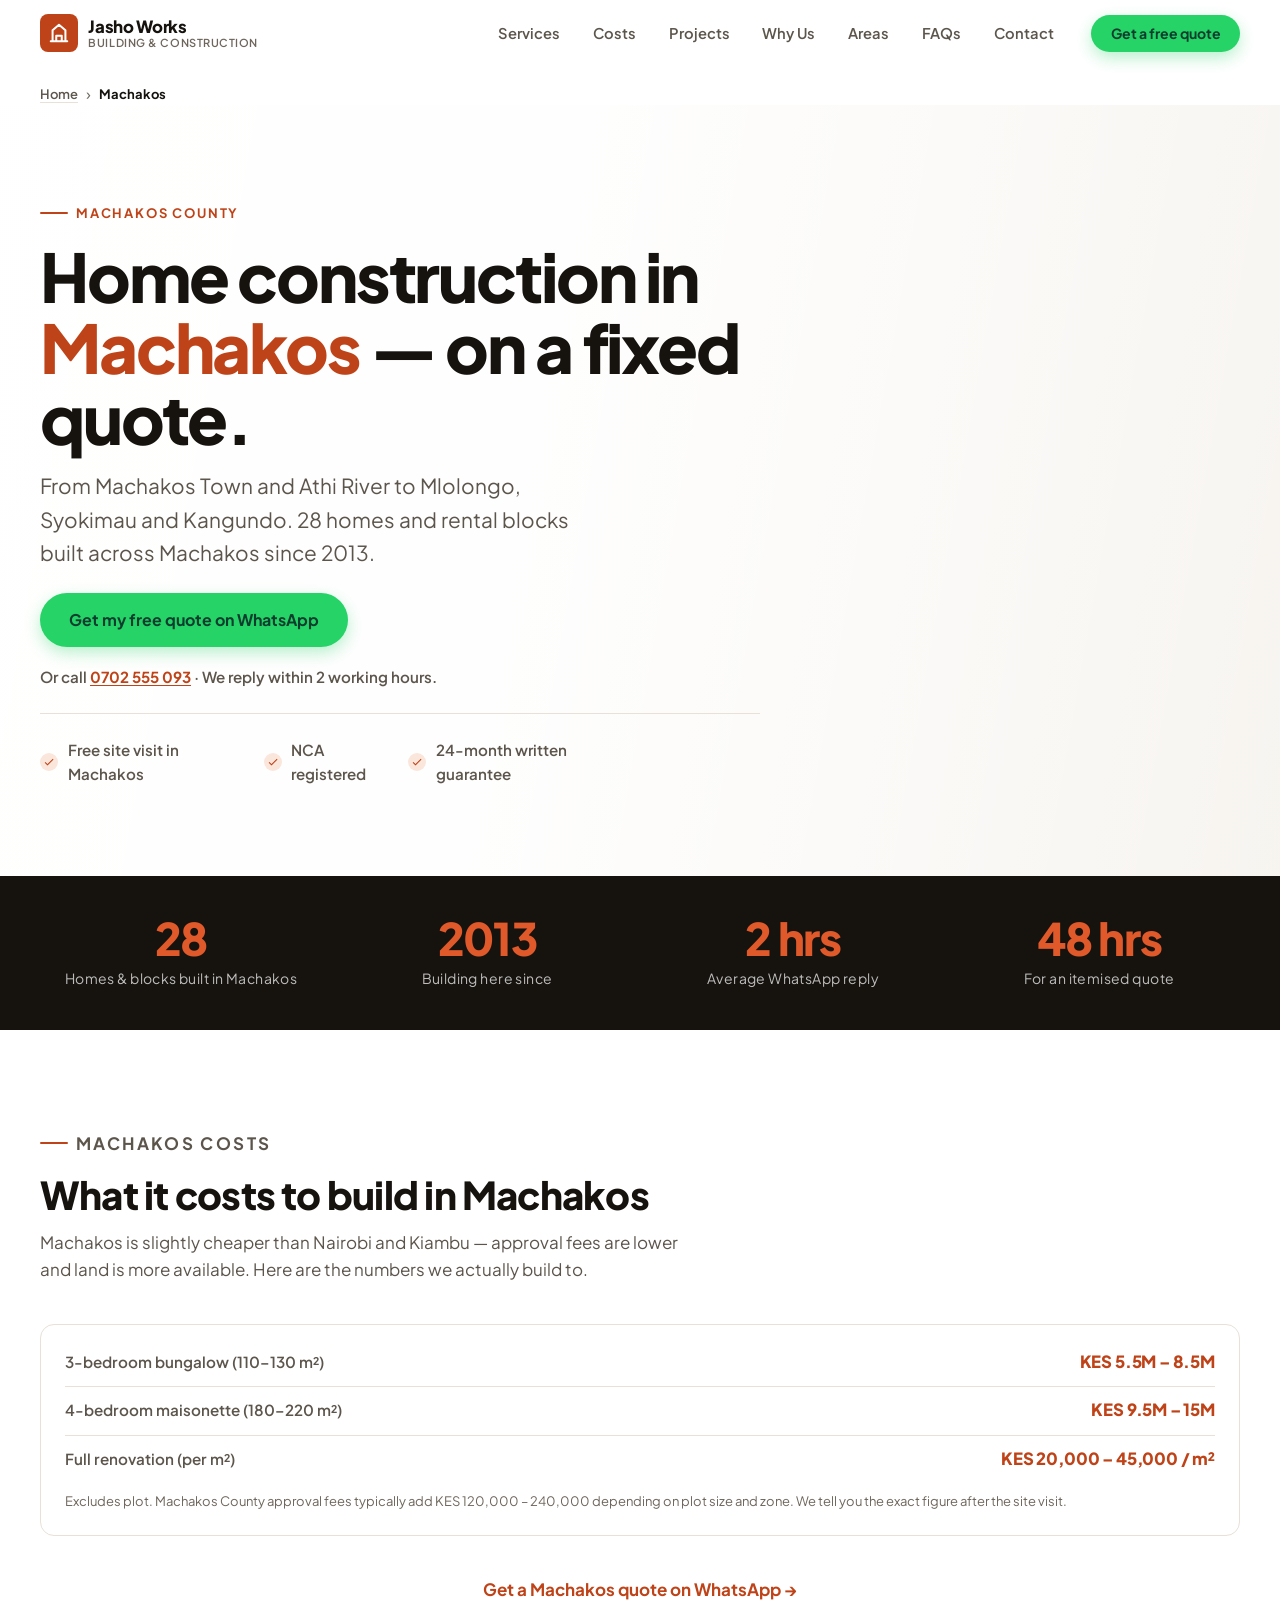
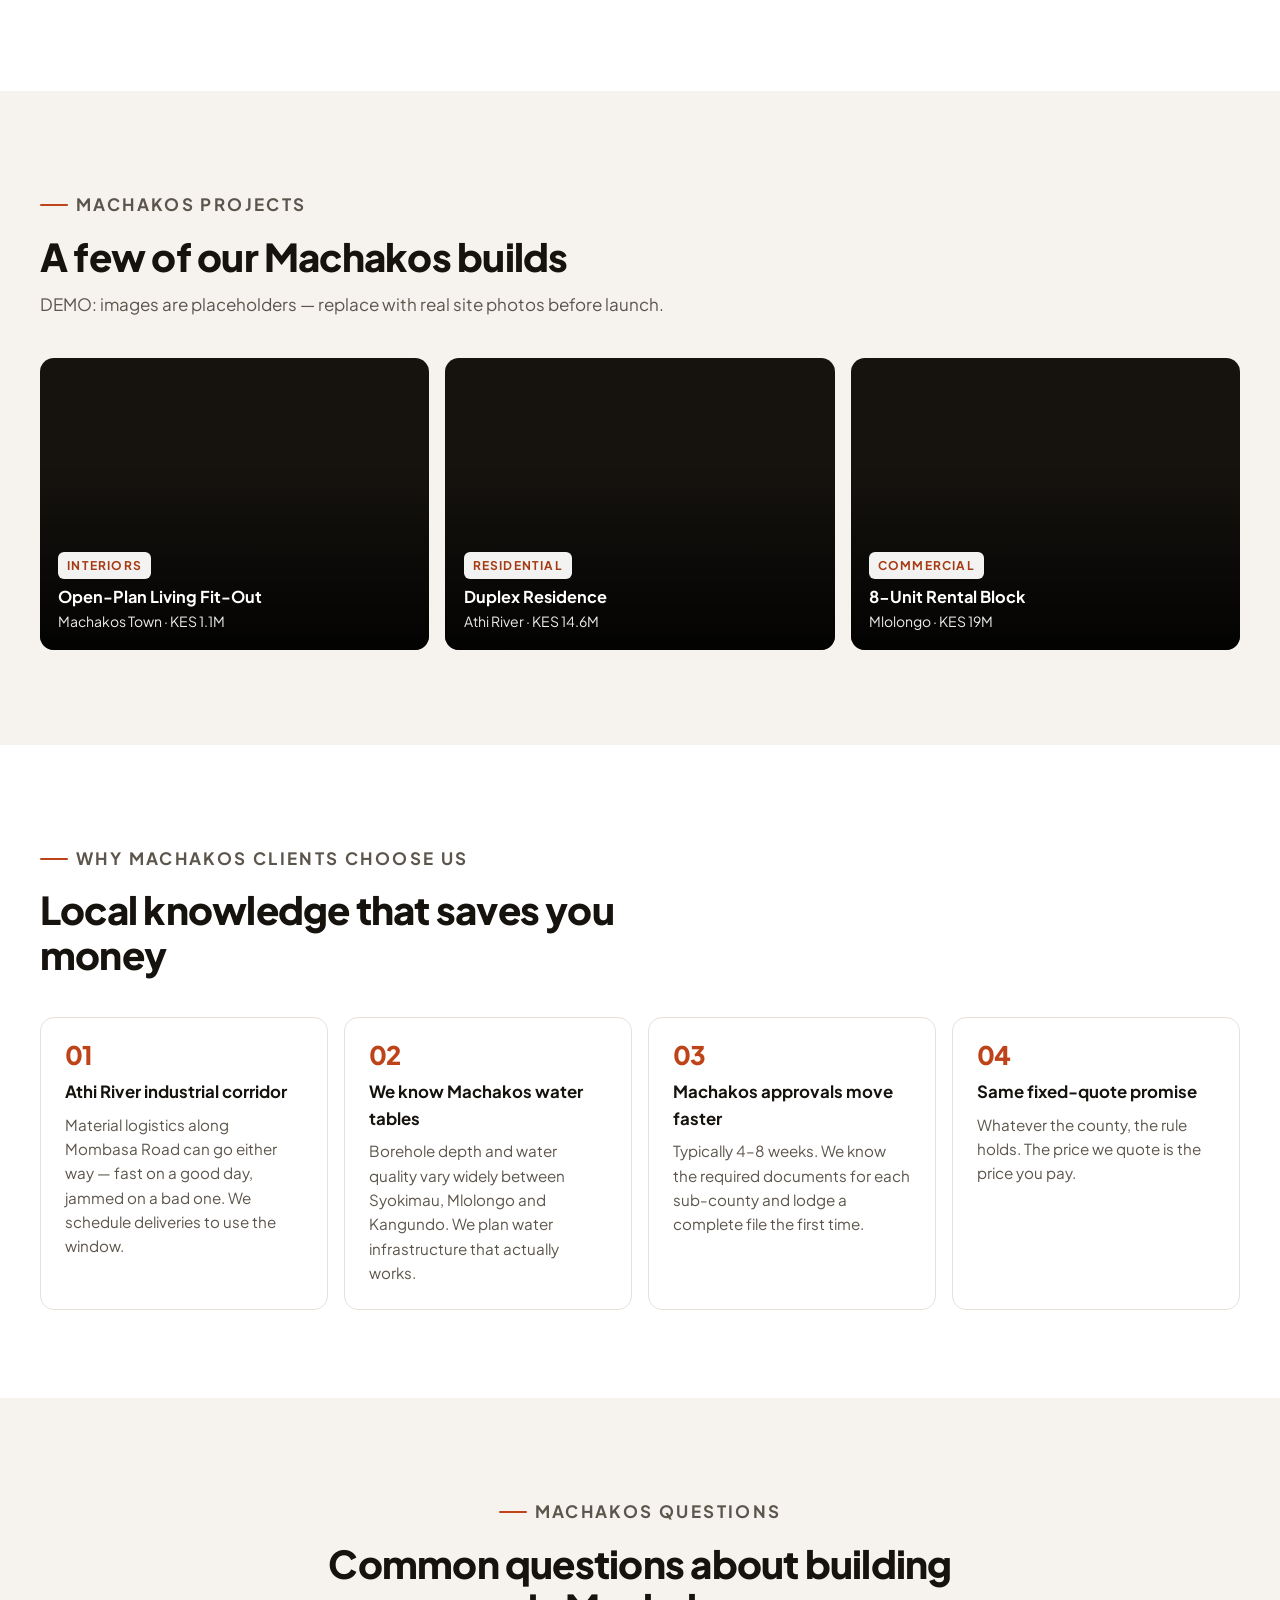
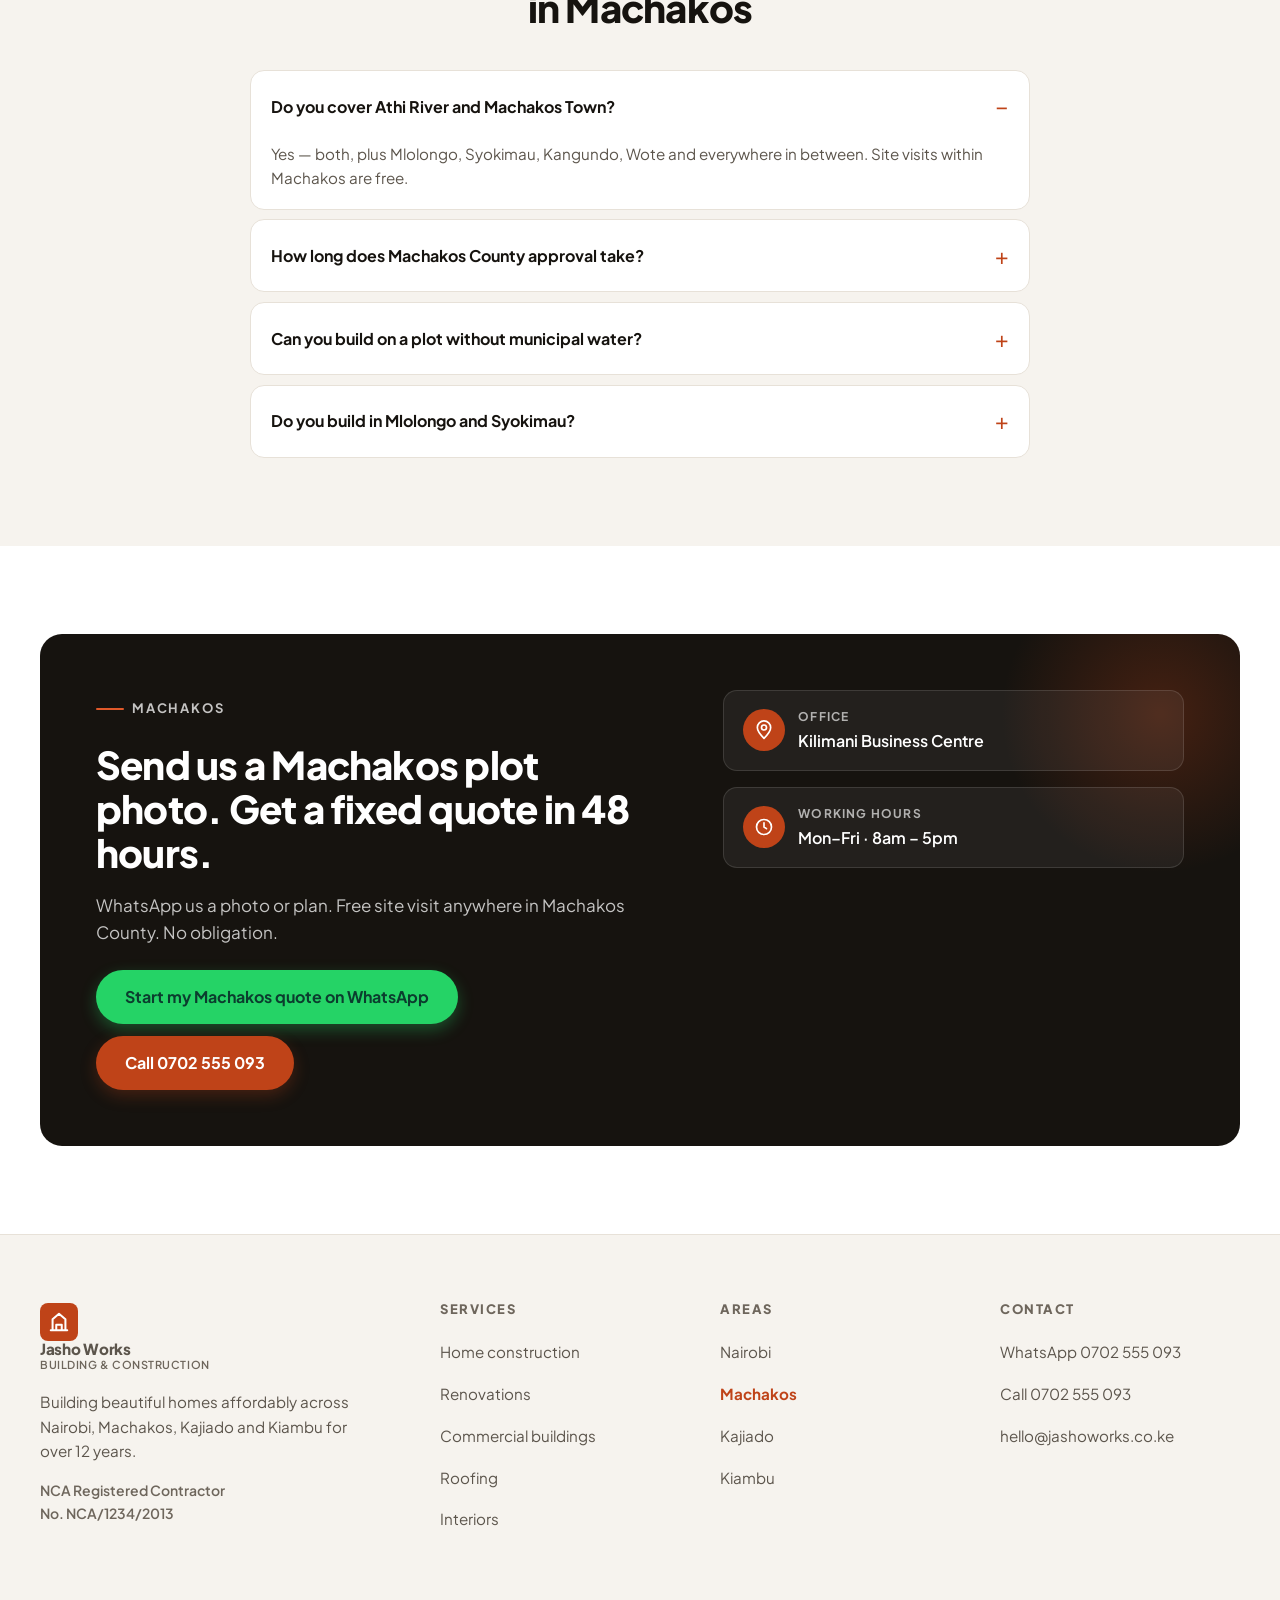
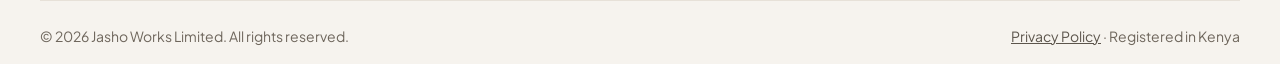
==== machakos.html @ e5de3e8b "Add files via upload" ====
<!DOCTYPE html>
<html lang="en-KE" class="no-js">
<head>
<meta charset="utf-8">
<meta name="viewport" content="width=device-width, initial-scale=1">
<meta name="referrer" content="strict-origin-when-cross-origin">

<title>Home Construction in Machakos | Jasho Works Limited</title>
<meta name="description" content="Jasho Works builds affordable homes across Machakos — Machakos Town, Athi River, Mlolongo and Syokimau. Fixed quotes, NCA registered. Free site visit. WhatsApp 0702 555 093.">
<link rel="canonical" href="https://www.jashoworks.co.ke/machakos">
<meta name="theme-color" content="#16130f">
<meta name="robots" content="index, follow, max-image-preview:large">

<meta name="geo.region" content="KE-110">
<meta name="geo.placename" content="Machakos">
<meta name="geo.position" content="-1.5177;37.2634">
<meta name="ICBM" content="-1.5177, 37.2634">

<meta property="og:type" content="website">
<meta property="og:locale" content="en_KE">
<meta property="og:site_name" content="Jasho Works Limited">
<meta property="og:title" content="Home Construction in Machakos | Jasho Works Limited">
<meta property="og:description" content="Fixed-quote home construction across Machakos — Town, Athi River, Mlolongo. 28 builds since 2013. Free site visit.">
<meta property="og:url" content="https://www.jashoworks.co.ke/machakos">
<meta property="og:image" content="https://images.unsplash.com/photo-1600210492486-724fe5c67fb0?auto=format&fm=webp&fit=crop&w=1200&h=630&q=75">
<meta property="og:image:width" content="1200">
<meta property="og:image:height" content="630">
<meta name="twitter:card" content="summary_large_image">

<link rel="icon" href="data:image/svg+xml,%3Csvg xmlns='http://www.w3.org/2000/svg' viewBox='0 0 24 24'%3E%3Crect width='24' height='24' rx='5' fill='%23bf4318'/%3E%3Cpath d='M6 13h12v3H6zm0-5h12v3H6z' fill='%23fff'/%3E%3C/svg%3E">
<link rel="apple-touch-icon" href="img/apple-touch-icon.png">

<link rel="preconnect" href="https://fonts.googleapis.com">
<link rel="preconnect" href="https://fonts.gstatic.com" crossorigin>
<link rel="preload" as="style" href="https://fonts.googleapis.com/css2?family=Plus+Jakarta+Sans:wght@400;600;700;800&display=swap">
<link rel="stylesheet" href="https://fonts.googleapis.com/css2?family=Plus+Jakarta+Sans:wght@400;600;700;800&display=swap">
<link rel="preconnect" href="https://images.unsplash.com">

<link rel="stylesheet" href="style.css">

<script type="application/ld+json">
{
  "@context": "https://schema.org",
  "@type": "GeneralContractor",
  "@id": "https://www.jashoworks.co.ke/#business",
  "name": "Jasho Works Limited",
  "url": "https://www.jashoworks.co.ke/",
  "telephone": "+254702555093",
  "email": "hello@jashoworks.co.ke",
  "address": {
    "@type": "PostalAddress",
    "streetAddress": "Kilimani Business Centre, Argwings Kodhek Road",
    "addressLocality": "Nairobi",
    "addressRegion": "Nairobi County",
    "postalCode": "00100",
    "addressCountry": "KE"
  },
  "geo": { "@type": "GeoCoordinates", "latitude": -1.5177, "longitude": 37.2634 },
  "areaServed": { "@type": "Place", "name": "Machakos County" },
  "openingHoursSpecification": [
    { "@type": "OpeningHoursSpecification", "dayOfWeek": ["Monday","Tuesday","Wednesday","Thursday","Friday"], "opens": "08:00", "closes": "17:00" }
  ],
  "foundingDate": "2013"
}
</script>

<script type="application/ld+json">
{
  "@context": "https://schema.org",
  "@type": "BreadcrumbList",
  "itemListElement": [
    { "@type": "ListItem", "position": 1, "name": "Home", "item": "https://www.jashoworks.co.ke/" },
    { "@type": "ListItem", "position": 2, "name": "Machakos", "item": "https://www.jashoworks.co.ke/machakos" }
  ]
}
</script>
</head>

<body>

<a class="skip-link" href="#main">Skip to main content</a>

<header class="site-header" data-header>
  <div class="container site-header__inner">
    <a class="brand" href="/" aria-label="Jasho Works Limited — home">
      <span class="brand__mark" aria-hidden="true">
        <svg viewBox="0 0 24 24" fill="none" stroke="currentColor" stroke-width="2.2" stroke-linecap="round" stroke-linejoin="round">
          <path d="M3 21h18M5 21V9l7-6 7 6v12M9 21v-6h6v6"/>
        </svg>
      </span>
      <span class="brand__text">
        Jasho Works
        <small>Building &amp; Construction</small>
      </span>
    </a>

    <button class="nav-toggle" type="button" aria-expanded="false" aria-controls="primary-nav" data-nav-toggle aria-label="Open menu">
      <svg class="nav-toggle__open" viewBox="0 0 24 24" fill="none" stroke="currentColor" stroke-width="2" stroke-linecap="round" aria-hidden="true"><path d="M3 6h18M3 12h18M3 18h18"/></svg>
      <svg class="nav-toggle__close" viewBox="0 0 24 24" fill="none" stroke="currentColor" stroke-width="2" stroke-linecap="round" aria-hidden="true"><path d="M18 6 6 18M6 6l12 12"/></svg>
    </button>

    <nav id="primary-nav" class="nav" aria-label="Primary" data-nav>
      <ul class="nav__list">
        <li><a href="/#services">Services</a></li>
        <li><a href="/#cost">Costs</a></li>
        <li><a href="/#projects">Projects</a></li>
        <li><a href="/#why">Why Us</a></li>
        <li><a href="/#areas">Areas</a></li>
        <li><a href="/#faq">FAQs</a></li>
        <li><a href="/#contact">Contact</a></li>
      </ul>
      <a class="btn btn--whatsapp nav__cta"
         data-wa="Hi Jasho Works, I'd like a free quote for a construction project in Machakos."
         href="https://wa.me/254702555093?text=Hi%20Jasho%20Works%2C%20I%27d%20like%20a%20free%20quote%20for%20a%20construction%20project%20in%20Machakos."
         rel="noopener" target="_blank">
        Get a free quote
      </a>
    </nav>
  </div>
</header>

<div class="nav-backdrop" data-nav-backdrop hidden></div>

<main id="main">

  <nav class="container breadcrumbs" aria-label="Breadcrumb">
    <ol>
      <li><a href="/">Home</a></li>
      <li><span aria-current="page">Machakos</span></li>
    </ol>
  </nav>

  <!-- ===================== HERO ===================== -->
  <section class="hero hero--county" aria-labelledby="hero-title">
    <img class="hero__bg"
         src="https://images.unsplash.com/photo-1600210492486-724fe5c67fb0?auto=format&fm=webp&fit=crop&w=1600&q=75"
         srcset="https://images.unsplash.com/photo-1600210492486-724fe5c67fb0?auto=format&fm=webp&fit=crop&w=800&q=68 800w,
                 https://images.unsplash.com/photo-1600210492486-724fe5c67fb0?auto=format&fm=webp&fit=crop&w=1280&q=72 1280w,
                 https://images.unsplash.com/photo-1600210492486-724fe5c67fb0?auto=format&fm=webp&fit=crop&w=1920&q=75 1920w"
         sizes="100vw" width="1920" height="1280"
         fetchpriority="high" decoding="async" alt="">
    <div class="hero__scrim" aria-hidden="true"></div>

    <div class="container hero__inner">
      <div class="hero__copy">
        <p class="eyebrow">Machakos County</p>
        <h1 id="hero-title">Home construction in <em>Machakos</em> — on a fixed quote.</h1>
        <p class="hero__lead">
          From Machakos Town and Athi River to Mlolongo, Syokimau and Kangundo.
          28 homes and rental blocks built across Machakos since 2013.
        </p>

        <div class="hero__actions">
          <a class="btn btn--whatsapp btn--lg"
             data-wa="Hi Jasho Works, I'd like a free quote for a project in Machakos."
             href="https://wa.me/254702555093?text=Hi%20Jasho%20Works%2C%20I%27d%20like%20a%20free%20quote%20for%20a%20project%20in%20Machakos."
             rel="noopener" target="_blank">
            Get my free quote on WhatsApp
          </a>
        </div>

        <p class="hero__promise">
          <span>Or call <a href="tel:+254702555093">0702 555 093</a> · We reply within 2 working hours.</span>
        </p>

        <ul class="trust-strip">
          <li>Free site visit in Machakos</li>
          <li>NCA registered</li>
          <li>24-month written guarantee</li>
        </ul>
      </div>
    </div>
  </section>

  <!-- ===================== LOCAL STATS ===================== -->
  <section class="stats" aria-label="Machakos-specific credentials">
    <div class="container stats__grid">
      <div class="stat"><div class="stat__num">28</div><div class="stat__label">Homes &amp; blocks built in Machakos</div></div>
      <div class="stat"><div class="stat__num">2013</div><div class="stat__label">Building here since</div></div>
      <div class="stat"><div class="stat__num">2 hrs</div><div class="stat__label">Average WhatsApp reply</div></div>
      <div class="stat"><div class="stat__num">48 hrs</div><div class="stat__label">For an itemised quote</div></div>
    </div>
  </section>

  <!-- ===================== LOCAL COSTS ===================== -->
  <section class="section" aria-labelledby="cost-title">
    <div class="container">
      <div class="section__head">
        <p class="eyebrow">Machakos costs</p>
        <h2 id="cost-title">What it costs to build in Machakos</h2>
        <p>Machakos is slightly cheaper than Nairobi and Kiambu — approval fees are lower and land is more available. Here are the numbers we actually build to.</p>
      </div>

      <div class="cost-anchor">
        <div class="cost-anchor__row">
          <span class="cost-anchor__type">3-bedroom bungalow (110–130 m²)</span>
          <span class="cost-anchor__range">KES 5.5M – 8.5M</span>
        </div>
        <div class="cost-anchor__row">
          <span class="cost-anchor__type">4-bedroom maisonette (180–220 m²)</span>
          <span class="cost-anchor__range">KES 9.5M – 15M</span>
        </div>
        <div class="cost-anchor__row">
          <span class="cost-anchor__type">Full renovation (per m²)</span>
          <span class="cost-anchor__range">KES 20,000 – 45,000 / m²</span>
        </div>
        <p class="cost-anchor__note">
          Excludes plot. Machakos County approval fees typically add KES 120,000 – 240,000 depending on plot size and zone. We tell you the exact figure after the site visit.
        </p>
      </div>

      <p class="section__foot">
        <a class="link-arrow"
           data-wa="Hi Jasho Works, I'd like a quote for a project in Machakos."
           href="https://wa.me/254702555093?text=Hi%20Jasho%20Works%2C%20I%27d%20like%20a%20quote%20for%20a%20project%20in%20Machakos."
           rel="noopener" target="_blank">Get a Machakos quote on WhatsApp →</a>
      </p>
    </div>
  </section>

  <!-- ===================== LOCAL PROJECTS ===================== -->
  <section class="section section--surface" aria-labelledby="projects-title">
    <div class="container">
      <div class="section__head">
        <p class="eyebrow">Machakos projects</p>
        <h2 id="projects-title">A few of our Machakos builds</h2>
        <p>DEMO: images are placeholders — replace with real site photos before launch.</p>
      </div>

      <ul class="gallery">
        <li>
          <button class="project" type="button" data-cat="interiors"
                  data-img="https://images.unsplash.com/photo-1600210492486-724fe5c67fb0?auto=format&fm=webp&fit=crop&w=1600&q=80"
                  data-caption="Open-plan living room fit-out — Machakos Town · KES 1.1M · 4 weeks">
            <img src="https://images.unsplash.com/photo-1600210492486-724fe5c67fb0?auto=format&fm=webp&fit=crop&w=800&q=70"
                 srcset="https://images.unsplash.com/photo-1600210492486-724fe5c67fb0?auto=format&fm=webp&fit=crop&w=400&q=68 400w,
                         https://images.unsplash.com/photo-1600210492486-724fe5c67fb0?auto=format&fm=webp&fit=crop&w=800&q=70 800w"
                 sizes="(min-width:1000px) 33vw, (min-width:600px) 46vw, 92vw"
                 width="800" height="600" loading="lazy" decoding="async"
                 alt="Open-plan living room interior fit-out by Jasho Works in Machakos Town">
            <span class="project__meta">
              <span class="project__cat">Interiors</span>
              <span class="project__title">Open-Plan Living Fit-Out</span>
              <span class="project__loc">Machakos Town · KES 1.1M</span>
            </span>
          </button>
        </li>
        <li>
          <button class="project" type="button" data-cat="residential"
                  data-img="https://images.unsplash.com/photo-1580587771525-78b9dba3b914?auto=format&fm=webp&fit=crop&w=1600&q=80"
                  data-caption="Duplex residence — Athi River, Machakos · KES 14.6M · 12 months">
            <img src="https://images.unsplash.com/photo-1580587771525-78b9dba3b914?auto=format&fm=webp&fit=crop&w=800&q=70"
                 srcset="https://images.unsplash.com/photo-1580587771525-78b9dba3b914?auto=format&fm=webp&fit=crop&w=400&q=68 400w,
                         https://images.unsplash.com/photo-1580587771525-78b9dba3b914?auto=format&fm=webp&fit=crop&w=800&q=70 800w"
                 sizes="(min-width:1000px) 33vw, (min-width:600px) 46vw, 92vw"
                 width="800" height="600" loading="lazy" decoding="async"
                 alt="Duplex residential home built by Jasho Works in Athi River, Machakos">
            <span class="project__meta">
              <span class="project__cat">Residential</span>
              <span class="project__title">Duplex Residence</span>
              <span class="project__loc">Athi River · KES 14.6M</span>
            </span>
          </button>
        </li>
        <li>
          <button class="project" type="button" data-cat="commercial"
                  data-img="https://images.unsplash.com/photo-1545324418-cc1a3fa10c00?auto=format&fm=webp&fit=crop&w=1600&q=80"
                  data-caption="8-unit rental block — Mlolongo, Machakos · KES 19M · 10 months">
            <img src="https://images.unsplash.com/photo-1545324418-cc1a3fa10c00?auto=format&fm=webp&fit=crop&w=800&q=70"
                 srcset="https://images.unsplash.com/photo-1545324418-cc1a3fa10c00?auto=format&fm=webp&fit=crop&w=400&q=68 400w,
                         https://images.unsplash.com/photo-1545324418-cc1a3fa10c00?auto=format&fm=webp&fit=crop&w=800&q=70 800w"
                 sizes="(min-width:1000px) 33vw, (min-width:600px) 46vw, 92vw"
                 width="800" height="600" loading="lazy" decoding="async"
                 alt="8-unit rental apartment block built by Jasho Works in Mlolongo, Machakos">
            <span class="project__meta">
              <span class="project__cat">Commercial</span>
              <span class="project__title">8-Unit Rental Block</span>
              <span class="project__loc">Mlolongo · KES 19M</span>
            </span>
          </button>
        </li>
      </ul>
    </div>
  </section>

  <!-- ===================== WHY US (Machakos) ===================== -->
  <section class="section" aria-labelledby="why-title">
    <div class="container">
      <div class="section__head">
        <p class="eyebrow">Why Machakos clients choose us</p>
        <h2 id="why-title">Local knowledge that saves you money</h2>
      </div>

      <div class="why-grid">
        <div class="why-card">
          <span class="why-card__num">01</span>
          <h3>Athi River industrial corridor</h3>
          <p>Material logistics along Mombasa Road can go either way — fast on a good day, jammed on a bad one. We schedule deliveries to use the window.</p>
        </div>
        <div class="why-card">
          <span class="why-card__num">02</span>
          <h3>We know Machakos water tables</h3>
          <p>Borehole depth and water quality vary widely between Syokimau, Mlolongo and Kangundo. We plan water infrastructure that actually works.</p>
        </div>
        <div class="why-card">
          <span class="why-card__num">03</span>
          <h3>Machakos approvals move faster</h3>
          <p>Typically 4–8 weeks. We know the required documents for each sub-county and lodge a complete file the first time.</p>
        </div>
        <div class="why-card">
          <span class="why-card__num">04</span>
          <h3>Same fixed-quote promise</h3>
          <p>Whatever the county, the rule holds. The price we quote is the price you pay.</p>
        </div>
      </div>
    </div>
  </section>

  <!-- ===================== LOCAL FAQ ===================== -->
  <section class="section section--surface" aria-labelledby="faq-title">
    <div class="container container--narrow">
      <div class="section__head section__head--center">
        <p class="eyebrow eyebrow--center">Machakos questions</p>
        <h2 id="faq-title">Common questions about building in Machakos</h2>
      </div>

      <div class="faq">
        <details open>
          <summary>Do you cover Athi River and Machakos Town?</summary>
          <p>Yes — both, plus Mlolongo, Syokimau, Kangundo, Wote and everywhere in between. Site visits within Machakos are free.</p>
        </details>
        <details>
          <summary>How long does Machakos County approval take?</summary>
          <p>Typically 4–8 weeks. Faster than Nairobi or Kiambu in most cases. We tell you the realistic range during the quote.</p>
        </details>
        <details>
          <summary>Can you build on a plot without municipal water?</summary>
          <p>Yes — a common situation in Athi River and Syokimau. We plan for borehole drilling, storage tanks, and pressure pumps as part of the initial scope, not as an afterthought.</p>
        </details>
        <details>
          <summary>Do you build in Mlolongo and Syokimau?</summary>
          <p>Yes. Those two areas are among our busiest for rental blocks. We typically have an active site nearby and can arrange a visit.</p>
        </details>
      </div>
    </div>
  </section>

  <!-- ===================== CONTACT CTA ===================== -->
  <section class="section" aria-labelledby="contact-title">
    <div class="container">
      <div class="cta-box">
        <div>
          <p class="eyebrow eyebrow--onDark">Machakos</p>
          <h2 id="contact-title">Send us a Machakos plot photo. Get a fixed quote in 48 hours.</h2>
          <p>WhatsApp us a photo or plan. Free site visit anywhere in Machakos County. No obligation.</p>
          <div class="cta-actions">
            <a class="btn btn--whatsapp btn--lg"
               data-wa="Hi Jasho Works, I'd like a free quote for a project in Machakos."
               href="https://wa.me/254702555093?text=Hi%20Jasho%20Works%2C%20I%27d%20like%20a%20free%20quote%20for%20a%20project%20in%20Machakos."
               rel="noopener" target="_blank">
              Start my Machakos quote on WhatsApp
            </a>
            <a class="btn btn--primary btn--lg" href="tel:+254702555093">Call 0702 555 093</a>
          </div>
        </div>
        <div class="cta-info">
          <div class="cta-info__item">
            <div class="cta-info__icon" aria-hidden="true">
              <svg viewBox="0 0 24 24" fill="none" stroke="currentColor" stroke-width="2" stroke-linecap="round" stroke-linejoin="round">
                <path d="M12 22s8-8 8-13a8 8 0 1 0-16 0c0 5 8 13 8 13Z"/><circle cx="12" cy="9" r="3"/>
              </svg>
            </div>
            <div>
              <div class="cta-info__label">Office</div>
              <div class="cta-info__value">
                <a href="https://maps.google.com/?q=Kilimani+Business+Centre+Nairobi" rel="noopener" target="_blank">Kilimani Business Centre</a>
              </div>
            </div>
          </div>
          <div class="cta-info__item">
            <div class="cta-info__icon" aria-hidden="true">
              <svg viewBox="0 0 24 24" fill="none" stroke="currentColor" stroke-width="2" stroke-linecap="round" stroke-linejoin="round">
                <circle cx="12" cy="12" r="9"/><path d="M12 7v5l3 2"/>
              </svg>
            </div>
            <div>
              <div class="cta-info__label">Working hours</div>
              <div class="cta-info__value">Mon–Fri · 8am – 5pm</div>
            </div>
          </div>
        </div>
      </div>
    </div>
  </section>

</main>

<footer class="site-footer">
  <div class="container">
    <div class="footer-grid">
      <div class="footer-col footer-about">
        <a class="brand" href="/" aria-label="Jasho Works Limited — home">
          <span class="brand__mark" aria-hidden="true">
            <svg viewBox="0 0 24 24" fill="none" stroke="currentColor" stroke-width="2.2" stroke-linecap="round" stroke-linejoin="round"><path d="M3 21h18M5 21V9l7-6 7 6v12M9 21v-6h6v6"/></svg>
          </span>
          <span class="brand__text">Jasho Works<small>Building &amp; Construction</small></span>
        </a>
        <p>Building beautiful homes affordably across Nairobi, Machakos, Kajiado and Kiambu for over 12 years.</p>
        <p class="footer-about__reg">NCA Registered Contractor<br>No. NCA/1234/2013</p>
      </div>
      <div class="footer-col">
        <h3 class="footer-col__title">Services</h3>
        <ul>
          <li><a href="/#services">Home construction</a></li>
          <li><a href="/#services">Renovations</a></li>
          <li><a href="/#services">Commercial buildings</a></li>
          <li><a href="/#services">Roofing</a></li>
          <li><a href="/#services">Interiors</a></li>
        </ul>
      </div>
      <div class="footer-col">
        <h3 class="footer-col__title">Areas</h3>
        <ul>
          <li><a href="/nairobi">Nairobi</a></li>
          <li><a href="/machakos" aria-current="page">Machakos</a></li>
          <li><a href="/kajiado">Kajiado</a></li>
          <li><a href="/kiambu">Kiambu</a></li>
        </ul>
      </div>
      <div class="footer-col">
        <h3 class="footer-col__title">Contact</h3>
        <ul>
          <li><a data-wa="Hi Jasho Works, I'd like a free quote." href="https://wa.me/254702555093?text=Hi%20Jasho%20Works%2C%20I%27d%20like%20a%20free%20quote." rel="noopener" target="_blank">WhatsApp 0702 555 093</a></li>
          <li><a href="tel:+254702555093">Call 0702 555 093</a></li>
          <li><a href="mailto:hello@jashoworks.co.ke">hello@jashoworks.co.ke</a></li>
        </ul>
      </div>
    </div>
    <div class="footer-bottom">
      <p>© <span data-year>2026</span> Jasho Works Limited. All rights reserved.</p>
      <p><a href="privacy.html">Privacy Policy</a> · Registered in Kenya</p>
    </div>
  </div>
</footer>

<a class="sticky-wa"
   data-wa="Hi Jasho Works, I'd like a free quote for a project in Machakos."
   href="https://wa.me/254702555093?text=Hi%20Jasho%20Works%2C%20I%27d%20like%20a%20free%20quote%20for%20a%20project%20in%20Machakos."
   rel="noopener" target="_blank"
   aria-label="Get a free construction quote in Machakos on WhatsApp">
  <svg viewBox="0 0 24 24" fill="currentColor" aria-hidden="true"><path d="M12 2a10 10 0 0 0-8.6 15L2 22l5.2-1.4A10 10 0 1 0 12 2Zm5.3 14.1c-.2.6-1.3 1.2-1.8 1.2-.5.1-1 .1-1.7-.1a12 12 0 0 1-5.9-5.2c-.4-.7-.7-1.5-.7-2.2 0-.7.4-1.4.8-1.7.2-.2.4-.3.6-.3h.5c.2 0 .4 0 .6.4l.7 1.7c.1.2 0 .4-.1.5l-.4.5c-.1.2-.2.3 0 .6a8 8 0 0 0 3.4 2.9c.3.1.5.1.6-.1l.7-.8c.2-.2.3-.2.5-.1l1.6.8c.2.1.4.2.4.4s0 .6-.2 1Z"/></svg>
  Free quote
</a>

<button class="to-top" type="button" data-to-top aria-label="Back to top">
  <svg viewBox="0 0 24 24" fill="none" stroke="currentColor" stroke-width="2.5" stroke-linecap="round" stroke-linejoin="round" width="22" height="22" aria-hidden="true"><path d="m6 15 6-6 6 6"/></svg>
</button>

<script src="main.js" defer></script>
</body>
</html>
---- style.css ----
/* =========================================================================
   JASHO WORKS LIMITED — MASTER STYLESHEET
   Organised in 6 sections:
     1. Reset & base
     2. Design tokens
     3. Layout primitives
     4. Components
     5. Page sections
     6. Utilities & motion preferences

   AUDIT UPDATES APPLIED:
   - &fm=webp handled at HTML level (assets)
   - Removed reliance on novalidate; added :user-invalid styling
   - Required-field asterisk styles
   - Mobile padding for sticky CTAs
   - Hero jump-to-costs link
   - Hero scrim rebalanced on mobile
   - Compact FAQ inside cost section
   - Email fallback under form
   - Static map block
   - Case studies section
   - Linked area tiles
   - Team section
   - Lightbox nav 48px on small screens
   - Breadcrumbs (county pages)
   - County hero variant
   ========================================================================= */


/* =========================================================================
   1. RESET & BASE
   ========================================================================= */

*, *::before, *::after { box-sizing: border-box; margin: 0; padding: 0; }

html {
  -webkit-text-size-adjust: 100%;
  scroll-behavior: smooth;
  -webkit-tap-highlight-color: transparent;
}

body {
  min-height: 100vh;
  text-rendering: optimizeSpeed;
  -webkit-font-smoothing: antialiased;
  -moz-osx-font-smoothing: grayscale;
  font-family: var(--font);
  font-size: var(--step-0);
  line-height: 1.6;
  color: var(--ink);
  background: var(--paper);
  overflow-x: hidden;
  padding-bottom: env(safe-area-inset-bottom);
}

img, svg, video, canvas { display: block; max-width: 100%; height: auto; }

button { font: inherit; color: inherit; background: none; border: none; cursor: pointer; }
input, textarea, select, button { font: inherit; color: inherit; }
a { color: inherit; text-decoration: none; }
ul, ol { list-style: none; }
address { font-style: normal; }

[id] { scroll-margin-top: var(--header-h); }

:focus-visible {
  outline: 3px solid var(--accent-strong);
  outline-offset: 3px;
  border-radius: 4px;
}


/* =========================================================================
   2. DESIGN TOKENS
   ========================================================================= */

:root {
  --ink:        #16130f;
  --ink-soft:   #5c554c;
  --ink-mute:   #6e665c;
  --paper:      #ffffff;
  --surface:    #f6f3ee;
  --surface-2:  #efe9df;
  --line:       #e7e1d8;

  --accent:        #e0592a;
  --accent-dark:   #a63a14;
  --accent-text:   #bf4318;
  --accent-strong: #bf4318;
  --accent-soft:   #fbe6dc;

  --wa:            #25d366;
  --wa-dark:       #1da851;
  --wa-ink:        #0b3d2e;

  --container: 1200px;
  --header-h:  5.5rem;

  --radius-xs:   6px;
  --radius-sm:   8px;
  --radius-md:   14px;
  --radius-lg:   22px;
  --radius-pill: 999px;

  --space-sm:  .75rem;
  --space-md:  1rem;
  --space-lg:  1.5rem;
  --space-xl:  2.5rem;
  --space-2xl: 4rem;
  --space-3xl: 6rem;

  --shadow-md: 0 6px 18px rgba(22,19,15,.08), 0 2px 6px rgba(22,19,15,.04);
  --shadow-lg: 0 20px 48px rgba(22,19,15,.14);

  --font: 'Plus Jakarta Sans', system-ui, -apple-system, 'Segoe UI', Roboto, sans-serif;

  --step--1: clamp(.875rem, .85rem + .12vw, .95rem);
  --step-0:  clamp(1rem, .96rem + .18vw, 1.0625rem);
  --step-1:  clamp(1.125rem, 1.05rem + .35vw, 1.3rem);
  --step-2:  clamp(1.35rem, 1.2rem + .75vw, 1.75rem);
  --step-3:  clamp(1.7rem, 1.4rem + 1.5vw, 2.4rem);
  --step-4:  clamp(2rem, 1.5rem + 2.8vw, 3.2rem);
  --step-5:  clamp(2.25rem, 1.6rem + 4vw, 4.2rem);

  --ease: cubic-bezier(.22, 1, .36, 1);
}


/* =========================================================================
   3. LAYOUT PRIMITIVES
   ========================================================================= */

.container { width: min(100% - 2rem, var(--container)); margin-inline: auto; }
.container--narrow { width: min(100% - 2rem, 780px); margin-inline: auto; }

.section { padding-block: clamp(3rem, 7vw, 5.5rem); }
.section--surface { background: var(--surface); }

.section__head { max-width: 640px; margin-bottom: var(--space-xl); }
.section__head h2 { font-size: var(--step-3); line-height: 1.15; font-weight: 800; letter-spacing: -.02em; }
.section__head p { margin-top: var(--space-sm); color: var(--ink-soft); font-size: var(--step-0); }
.section__head--center { margin-inline: auto; text-align: center; }
.section__foot { margin-top: var(--space-xl); text-align: center; }

.eyebrow {
  display: inline-flex; align-items: center; gap: .5rem;
  font-size: .8125rem; font-weight: 700; letter-spacing: .14em;
  text-transform: uppercase; color: var(--accent-text);
  margin-bottom: var(--space-md);
}
.eyebrow::before {
  content: ''; width: 28px; height: 2px;
  background: var(--accent-text); border-radius: 2px;
}
.eyebrow--center { justify-content: center; }
.eyebrow--onDark { color: var(--accent); }
.eyebrow--onDark::before { background: var(--accent); }

.grid { display: grid; gap: var(--space-md); }
.grid--cards { grid-template-columns: 1fr; }
@media (min-width: 380px) { .grid--cards { grid-template-columns: repeat(2, 1fr); } }
@media (min-width: 1000px){ .grid--cards { grid-template-columns: repeat(3, 1fr); } }

.why-grid { display: grid; gap: var(--space-md); grid-template-columns: 1fr; }
@media (min-width: 640px) { .why-grid { grid-template-columns: repeat(2, 1fr); } }
@media (min-width: 1000px){ .why-grid { grid-template-columns: repeat(4, 1fr); } }

.areas-grid { display: grid; gap: var(--space-md); grid-template-columns: repeat(2, 1fr); }
@media (min-width: 640px) { .areas-grid { grid-template-columns: repeat(4, 1fr); } }

.cost-grid { display: grid; gap: var(--space-md); grid-template-columns: 1fr; }
@media (min-width: 640px) { .cost-grid { grid-template-columns: repeat(2, 1fr); } }
@media (min-width: 1000px){ .cost-grid { grid-template-columns: repeat(3, 1fr); } }

.split { display: grid; gap: var(--space-xl); align-items: center; }
.split__media img { width: 100%; border-radius: var(--radius-lg); aspect-ratio: 4 / 3; object-fit: cover; }
.split__body h2 { font-size: var(--step-3); letter-spacing: -.02em; line-height: 1.15; margin-bottom: var(--space-md); font-weight: 800; }
.split__body p { color: var(--ink-soft); margin-bottom: var(--space-md); }
.split__body p strong { color: var(--ink); font-weight: 700; }
@media (min-width: 900px) {
  .split { grid-template-columns: 1fr 1fr; gap: var(--space-2xl); }
}


/* =========================================================================
   4. COMPONENTS
   ========================================================================= */

/* ---------- Buttons ---------- */
.btn {
  display: inline-flex; align-items: center; justify-content: center;
  gap: .55rem; padding: .85rem 1.4rem;
  font-weight: 700; font-size: .95rem;
  border-radius: var(--radius-pill); border: 1.5px solid transparent;
  transition: transform .2s var(--ease), background .2s, color .2s,
              border-color .2s, box-shadow .2s;
  cursor: pointer; text-align: center; line-height: 1; min-height: 48px;
}
.btn:hover  { transform: translateY(-1px); }
.btn:active { transform: translateY(0); }

.btn--lg    { padding: 1.05rem 1.75rem; font-size: 1rem; min-height: 54px; }
.btn--block { width: 100%; }

.btn--primary { background: var(--accent-strong); color: #fff; box-shadow: 0 6px 16px rgba(191,67,24,.28); }
.btn--primary:hover { background: var(--accent-dark); box-shadow: 0 8px 22px rgba(191,67,24,.36); }

.btn--whatsapp { background: var(--wa); color: var(--wa-ink); box-shadow: 0 6px 16px rgba(37,211,102,.32); }
.btn--whatsapp:hover { background: var(--wa-dark); color: var(--wa-ink); box-shadow: 0 8px 22px rgba(37,211,102,.40); }

.btn--ghost { border-color: var(--line); background: var(--paper); color: var(--ink); }
.btn--ghost:hover { border-color: var(--ink); }

.link-arrow { font-weight: 700; color: var(--accent-text); display: inline-flex; align-items: center; gap: .35rem; }
.link-arrow:hover { color: var(--accent-dark); }

/* ---------- Cards ---------- */
.card {
  background: var(--paper); border: 1px solid var(--line);
  border-radius: var(--radius-md); padding: var(--space-lg);
  display: flex; flex-direction: column; gap: .6rem;
  transition: transform .25s var(--ease), box-shadow .25s, border-color .25s;
}
.card:hover { transform: translateY(-3px); box-shadow: var(--shadow-md); border-color: transparent; }
.card h3 { font-size: var(--step-1); font-weight: 700; letter-spacing: -.01em; }
.card p { color: var(--ink-soft); font-size: .95rem; }

.card__icon {
  width: 44px; height: 44px; border-radius: var(--radius-sm);
  background: var(--accent-soft); color: var(--accent-text);
  display: grid; place-items: center; margin-bottom: .4rem;
}
.card__icon svg { width: 24px; height: 24px; }

/* ---------- Why / Cost cards ---------- */
.why-card { padding: var(--space-lg); border-radius: var(--radius-md); background: var(--paper); border: 1px solid var(--line); }
.why-card__num { display: block; font-size: 1.6rem; font-weight: 800; color: var(--accent-text); letter-spacing: -.03em; line-height: 1; margin-bottom: .75rem; }
.why-card h3 { font-size: 1.05rem; margin-bottom: .4rem; }
.why-card p  { font-size: .95rem; color: var(--ink-soft); }

.cost-card { padding: var(--space-lg); border-radius: var(--radius-md); background: var(--paper); border: 1px solid var(--line); }
.cost-card__num { display: block; font-size: 1.25rem; font-weight: 800; color: var(--accent-text); letter-spacing: -.03em; line-height: 1; margin-bottom: .65rem; }
.cost-card h3 { font-size: 1.05rem; margin-bottom: .4rem; }
.cost-card p  { font-size: .95rem; color: var(--ink-soft); }

/* ---------- Cost anchor ---------- */
.cost-anchor {
  background: var(--paper); border: 1px solid var(--line);
  border-radius: var(--radius-md); padding: var(--space-lg);
  margin-bottom: var(--space-xl);
  display: flex; flex-direction: column; gap: .65rem;
}
.cost-anchor__heading {
  font-size: .95rem; font-weight: 800; color: var(--ink);
  margin-bottom: .25rem;
}
.cost-anchor__row {
  display: flex; justify-content: space-between; align-items: baseline;
  gap: var(--space-md); padding-bottom: .65rem;
  border-bottom: 1px solid var(--line);
}
.cost-anchor__row:last-of-type { border-bottom: none; padding-bottom: 0; }
.cost-anchor__type { font-size: .95rem; color: var(--ink-soft); font-weight: 600; }
.cost-anchor__range {
  font-size: 1.05rem; font-weight: 800; color: var(--accent-text);
  letter-spacing: -.01em; white-space: nowrap;
}
.cost-anchor__note { font-size: .8125rem; color: var(--ink-mute); margin-top: .5rem; line-height: 1.55; }

.cost-anchor + .cost-anchor { margin-top: var(--space-lg); }

/* ---------- Check list ---------- */
.check-list { margin: var(--space-md) 0; display: flex; flex-direction: column; gap: .6rem; }
.check-list li { display: flex; gap: .6rem; align-items: flex-start; font-size: .95rem; color: var(--ink-soft); }
.check-list li::before {
  content: ''; flex: 0 0 18px; height: 18px; margin-top: .15rem; border-radius: 50%;
  background: var(--accent-soft) url("data:image/svg+xml,%3Csvg xmlns='http://www.w3.org/2000/svg' viewBox='0 0 24 24' fill='%23bf4318'%3E%3Cpath d='M9 16.2 4.8 12l-1.4 1.4L9 19 21 7l-1.4-1.4z'/%3E%3C/svg%3E") center/12px no-repeat;
}

/* ---------- Stats ---------- */
.stat { text-align: center; }
.stat__num { font-size: clamp(1.8rem, 1.2rem + 2.4vw, 2.8rem); font-weight: 800; letter-spacing: -.03em; line-height: 1; color: var(--accent); }
.stat__label { font-size: .875rem; color: rgba(255,255,255,.72); margin-top: .4rem; letter-spacing: .03em; }

/* ---------- Area tiles ---------- */
.area { background: var(--paper); border: 1px solid var(--line); border-radius: var(--radius-md); padding: 1.25rem 1rem; text-align: center; transition: transform .25s var(--ease), border-color .25s; }
.area:hover { transform: translateY(-3px); border-color: var(--accent); }
.area__pin { width: 36px; height: 36px; border-radius: 50%; background: var(--accent-soft); color: var(--accent-text); display: grid; place-items: center; margin: 0 auto .65rem; }
.area__pin svg { width: 18px; height: 18px; }
.area h3 { font-size: 1rem; font-weight: 700; }
.area p  { font-size: .875rem; color: var(--ink-mute); margin-top: .2rem; }

/* Linked area tiles (audit update) */
.area--link {
  display: flex; flex-direction: column; gap: .35rem;
  color: inherit;
  transition: transform .25s var(--ease), border-color .25s, box-shadow .25s;
}
.area--link:hover {
  transform: translateY(-3px);
  border-color: var(--accent);
  box-shadow: var(--shadow-md);
}
.area--link:hover .area__cta { color: var(--accent-dark); }
.area__cta {
  font-size: .8125rem; font-weight: 700;
  color: var(--accent-text); margin-top: .35rem;
  transition: color .2s;
}

/* ---------- Filters ---------- */
.filters { display: flex; flex-wrap: wrap; gap: .5rem; margin-bottom: var(--space-xl); }
.filter-btn {
  padding: .6rem 1.1rem; min-height: 44px; display: inline-flex; align-items: center;
  border-radius: var(--radius-pill); background: var(--paper);
  border: 1px solid var(--line); font-size: .875rem; font-weight: 700;
  color: var(--ink-soft); transition: all .2s var(--ease); white-space: nowrap;
}
.filter-btn:hover { border-color: var(--ink); color: var(--ink); }
.filter-btn[aria-pressed="true"] { background: var(--ink); color: #fff; border-color: var(--ink); }
.filter-count { margin-left: .4rem; font-size: .75rem; background: rgba(0,0,0,.08); padding: .1rem .45rem; border-radius: 999px; }
.filter-btn[aria-pressed="true"] .filter-count { background: rgba(255,255,255,.2); }

/* ---------- Gallery ---------- */
.gallery { display: grid; gap: var(--space-md); grid-template-columns: 1fr; }
@media (min-width: 560px) { .gallery { grid-template-columns: repeat(2, 1fr); } }
@media (min-width: 1000px){ .gallery { grid-template-columns: repeat(3, 1fr); } }

.gallery[data-limit] > li[data-extra] { display: none; }
.gallery.is-expanded > li[data-extra] { display: block; }
.no-js .gallery[data-limit] > li[data-extra] { display: block; }
@media (min-width: 1000px) {
  .gallery[data-limit] > li[data-extra] { display: block; }
}
.gallery > li.is-hidden { display: none !important; }
@media (max-width: 999px) {
  .gallery.is-filtered > li[data-extra] { display: block; }
}

.project {
  position: relative; border-radius: var(--radius-md); overflow: hidden;
  background: var(--ink); cursor: zoom-in; aspect-ratio: 4 / 3;
  border: none; padding: 0; text-align: left; color: #fff;
  transition: transform .3s var(--ease); width: 100%;
}
.project:hover { transform: scale(1.01); }
.project img { width: 100%; height: 100%; object-fit: cover; transition: transform .6s var(--ease); }
.project:hover img { transform: scale(1.06); }
.project::after {
  content: ''; position: absolute; inset: 0;
  background: linear-gradient(180deg, transparent 35%, rgba(0,0,0,.88));
  pointer-events: none;
}
.project__meta { position: absolute; left: 0; right: 0; bottom: 0; z-index: 2; padding: 1.1rem 1.15rem; }
.project__cat {
  display: inline-block; font-size: .75rem; font-weight: 700;
  text-transform: uppercase; letter-spacing: .1em;
  color: var(--accent-dark); background: rgba(255,255,255,.95);
  padding: .25rem .55rem; border-radius: var(--radius-xs); margin-bottom: .5rem;
}
.project__title {
  font-size: 1.02rem; font-weight: 700; line-height: 1.25;
  display: -webkit-box;
  -webkit-box-orient: vertical;
  -webkit-line-clamp: 2;
  line-clamp: 2;
  overflow: hidden;
}
.project__loc { font-size: .875rem; color: rgba(255,255,255,.92); margin-top: .15rem; display: block; }
.project.is-hidden { display: none; }

.gallery-toggle-wrap { margin-top: var(--space-xl); text-align: center; }
@media (min-width: 1000px) { .gallery-toggle-wrap { display: none; } }

/* ---------- Lightbox ---------- */
.lightbox {
  position: fixed; inset: 0; z-index: 200;
  background: rgba(15,12,9,.94);
  display: flex; align-items: center; justify-content: center;
  padding: 1rem;
  opacity: 0; visibility: hidden;
  transition: opacity .2s var(--ease), visibility .2s var(--ease);
}
.lightbox.is-open { opacity: 1; visibility: visible; }

.lightbox__stage {
  max-width: min(100%, 1100px);
  max-height: 85vh;
  max-height: min(85vh, calc(100dvh - 8rem));
  overflow: auto;
  overscroll-behavior: contain;
  -webkit-overflow-scrolling: touch;
  display: grid;
  border-radius: var(--radius-md);
  touch-action: pan-x pinch-zoom;
}

.lightbox.is-zoomed .lightbox__stage {
  touch-action: pan-x pan-y pinch-zoom;
}

.lightbox__img {
  display: block;
  margin: auto;
  max-width: 100%;
  max-height: 85vh;
  max-height: min(85vh, calc(100dvh - 8rem));
  width: auto; height: auto;
  border-radius: var(--radius-md);
  box-shadow: var(--shadow-lg);
  cursor: zoom-in;
  user-select: none;
  -webkit-user-drag: none;
  touch-action: pan-x pinch-zoom;
  transition: border-radius .2s, box-shadow .2s;
}

.lightbox.is-zoomed .lightbox__img {
  max-width: none;
  max-height: none;
  width: 200%;
  border-radius: 0;
  box-shadow: none;
  cursor: zoom-out;
  touch-action: pan-x pan-y pinch-zoom;
}

.lightbox__close,
.lightbox__nav,
.lightbox__zoom {
  position: absolute;
  width: 48px; height: 48px; border-radius: 50%;
  background: rgba(255,255,255,.14); color: #fff;
  display: grid; place-items: center;
  border: 1px solid rgba(255,255,255,.22);
  transition: background .2s, transform .2s var(--ease);
  z-index: 2;
}
.lightbox__close:hover,
.lightbox__nav:hover,
.lightbox__zoom:hover { background: rgba(255,255,255,.26); }
.lightbox__close:active,
.lightbox__nav:active,
.lightbox__zoom:active { transform: scale(.94); }

.lightbox__close { top: calc(1rem + env(safe-area-inset-top)); right: 1rem; }
.lightbox__zoom  { top: calc(1rem + env(safe-area-inset-top));
                   right: calc(1rem + 48px + .5rem); }

.lightbox__nav { top: 50%; translate: 0 -50%; }
.lightbox__nav--prev { left: 1rem; }
.lightbox__nav--next { right: 1rem; }
.lightbox__nav[hidden] { display: none; }

.lightbox__zoom svg { width: 20px; height: 20px; grid-area: 1 / 1; }
.lightbox__zoom .lightbox__zoom-out { display: none; }
.lightbox__zoom[aria-pressed="true"] .lightbox__zoom-in  { display: none; }
.lightbox__zoom[aria-pressed="true"] .lightbox__zoom-out { display: block; }

/* AUDIT FIX: keep nav at 48px on all screens */
@media (max-width: 560px) {
  .lightbox__nav--prev { left: .5rem; }
  .lightbox__nav--next { right: .5rem; }
}

.lightbox__meta {
  position: absolute;
  bottom: calc(1rem + env(safe-area-inset-bottom));
  left: 50%; transform: translateX(-50%);
  display: flex; flex-direction: column; align-items: center; gap: .45rem;
  width: max-content; max-width: 90%;
  pointer-events: none;
  z-index: 2;
}

.lightbox__caption {
  color: #fff; text-align: center; font-size: .9rem;
  background: rgba(0,0,0,.6);
  padding: .5rem 1rem; border-radius: var(--radius-pill);
  max-width: 100%;
}

.lightbox__hint {
  color: rgba(255,255,255,.92); text-align: center; font-size: .8125rem;
  background: rgba(0,0,0,.5);
  padding: .4rem .9rem; border-radius: var(--radius-pill);
  max-width: 100%;
  opacity: 0;
  transition: opacity .4s var(--ease);
}
.lightbox__hint.is-visible { opacity: 1; }

.lightbox__counter {
  position: absolute;
  top: calc(1rem + env(safe-area-inset-top));
  left: 1rem;
  color: #fff; font-size: .8125rem; font-weight: 700;
  background: rgba(255,255,255,.14);
  border: 1px solid rgba(255,255,255,.22);
  padding: .5rem .85rem; border-radius: var(--radius-pill);
  letter-spacing: .02em;
  z-index: 2;
}

.lightbox__spinner {
  position: absolute; top: 50%; left: 50%;
  width: 40px; height: 40px; margin: -20px 0 0 -20px;
  border-radius: 50%;
  border: 3px solid rgba(255,255,255,.2);
  border-top-color: #fff;
  animation: lbSpin .8s linear infinite;
  opacity: 0; visibility: hidden;
  transition: opacity .2s;
  z-index: 2;
}
.lightbox.is-loading .lightbox__spinner { opacity: 1; visibility: visible; }
@keyframes lbSpin { to { transform: rotate(360deg); } }

@media (prefers-reduced-motion: reduce) {
  .lightbox__spinner { animation-duration: 1.6s; }
}

/* ---------- Process ---------- */
.process { display: grid; gap: var(--space-lg); grid-template-columns: 1fr; counter-reset: step; }
@media (min-width: 640px) { .process { grid-template-columns: repeat(2, 1fr); } }
@media (min-width: 1000px){ .process { grid-template-columns: repeat(4, 1fr); } }
.step { position: relative; padding-top: 1rem; }
.step::before {
  counter-increment: step; content: '0' counter(step);
  display: block; font-size: 2rem; font-weight: 800;
  color: var(--accent-text); letter-spacing: -.03em; line-height: 1; margin-bottom: .75rem;
}
.step h3 { font-size: 1.05rem; margin-bottom: .4rem; font-weight: 700; }
.step p  { font-size: .95rem; color: var(--ink-soft); }

/* ---------- Quotes ---------- */
.quotes { display: grid; gap: var(--space-md); grid-template-columns: 1fr; }
@media (min-width: 768px) { .quotes { grid-template-columns: repeat(3, 1fr); } }
.quote {
  background: var(--paper); border: 1px solid var(--line);
  border-radius: var(--radius-md); padding: var(--space-lg);
  display: flex; flex-direction: column; gap: 1rem;
}
.quote::before {
  content: '"'; font-size: 3rem; font-weight: 800; line-height: .5;
  color: var(--accent-text); font-family: Georgia, serif; height: 1.5rem;
}
.quote blockquote p { font-size: .95rem; color: var(--ink); line-height: 1.6; }
.quote__by { margin-top: auto; padding-top: .75rem; border-top: 1px solid var(--line); }
.quote__name { display: block; font-size: .9rem; font-weight: 700; color: var(--ink); }
.quote__detail { display: block; font-size: .8125rem; color: var(--ink-mute); }

/* ---------- FAQ ---------- */
.faq { display: flex; flex-direction: column; gap: .6rem; }
.faq--spaced { margin-top: 2rem; }
.faq details { background: var(--paper); border: 1px solid var(--line); border-radius: var(--radius-md); overflow: hidden; }
.faq summary {
  padding: 1.1rem 1.25rem; font-weight: 700; font-size: 1rem; cursor: pointer;
  list-style: none; display: flex; justify-content: space-between;
  align-items: center; gap: 1rem; transition: background .2s;
}
.faq summary::-webkit-details-marker { display: none; }
.faq summary::after {
  content: '+'; font-size: 1.4rem; font-weight: 400;
  color: var(--accent-text); transition: transform .25s; flex-shrink: 0;
}
.faq details[open] summary::after { content: '−'; }
.faq summary:hover { background: var(--surface); }
.faq details p { padding: 0 1.25rem 1.15rem; color: var(--ink-soft); font-size: .95rem; }

/* Compact FAQ inside the cost section (audit update) */
.faq--compact {
  margin-top: var(--space-xl);
  padding-top: var(--space-xl);
  border-top: 1px solid var(--line);
}
.faq__heading {
  font-size: 1rem; font-weight: 800;
  color: var(--ink); margin-bottom: var(--space-md);
  letter-spacing: -.01em;
}

/* ---------- CTA info items ---------- */
.cta-info { display: flex; flex-direction: column; gap: 1rem; position: relative; z-index: 1; }
.cta-info__item {
  display: flex; align-items: center; gap: .85rem;
  background: rgba(255,255,255,.06); border: 1px solid rgba(255,255,255,.12);
  padding: 1rem 1.15rem; border-radius: var(--radius-md);
  transition: background .2s, border-color .2s;
}
.cta-info__item:hover { background: rgba(255,255,255,.09); border-color: rgba(255,255,255,.22); }
.cta-info__icon { width: 42px; height: 42px; border-radius: 50%; background: var(--accent-strong); color: #fff; display: grid; place-items: center; flex-shrink: 0; }
.cta-info__icon svg { width: 20px; height: 20px; }
.cta-info__label { font-size: .75rem; text-transform: uppercase; letter-spacing: .1em; color: rgba(255,255,255,.65); font-weight: 700; }
.cta-info__value { font-size: 1rem; font-weight: 600; margin-top: .15rem; }
.cta-info__value a:hover { color: var(--accent); text-decoration: underline; }

/* ---------- Static map block (audit update) ---------- */
.cta-map {
  background: rgba(255,255,255,.06);
  border: 1px solid rgba(255,255,255,.12);
  border-radius: var(--radius-md);
  padding: .75rem;
  display: flex; flex-direction: column; gap: .6rem;
}
.cta-map__placeholder {
  aspect-ratio: 16 / 9;
  border-radius: var(--radius-sm);
  background:
    repeating-linear-gradient(45deg, rgba(255,255,255,.04) 0 12px, transparent 12px 24px),
    linear-gradient(135deg, #2a241d 0%, #3d342b 100%);
  display: flex; flex-direction: column;
  align-items: center; justify-content: center;
  gap: .5rem;
  color: rgba(255,255,255,.65);
  font-size: .875rem; font-weight: 600;
  letter-spacing: .05em; text-transform: uppercase;
}
.cta-map__placeholder svg { width: 32px; height: 32px; color: var(--accent); }
.cta-map__link {
  width: 100%; font-size: .875rem; min-height: 44px;
  background: rgba(255,255,255,.08);
  border-color: rgba(255,255,255,.22);
  color: #fff;
}
.cta-map__link:hover {
  background: rgba(255,255,255,.14);
  border-color: rgba(255,255,255,.36);
  color: #fff;
}

/* ---------- Quote form ---------- */
.quote-form {
  margin-top: var(--space-xl); padding-top: var(--space-xl);
  border-top: 1px solid rgba(255,255,255,.12);
  display: flex; flex-direction: column; gap: 1rem; position: relative; z-index: 1;
}
.quote-form__title { font-size: 1rem; font-weight: 700; color: #fff; }
.field { display: flex; flex-direction: column; gap: .4rem; }
.field__label { font-size: .8125rem; font-weight: 700; letter-spacing: .05em; text-transform: uppercase; color: rgba(255,255,255,.72); }
.field input, .field select {
  font-size: 16px; padding: .85rem 1rem; min-height: 48px;
  border-radius: var(--radius-sm); border: 1px solid rgba(255,255,255,.18);
  background: rgba(255,255,255,.06); color: #fff; width: 100%;
  transition: border-color .2s, background .2s, box-shadow .2s;
}
.field input::placeholder { color: rgba(255,255,255,.45); }

.field input:focus,
.field select:focus {
  border-color: var(--accent);
  background: rgba(255,255,255,.1);
  outline: none;
}
.field input:focus-visible,
.field select:focus-visible {
  outline: 3px solid var(--accent);
  outline-offset: 2px;
}
@supports not selector(:focus-visible) {
  .field input:focus,
  .field select:focus {
    outline: 3px solid var(--accent);
    outline-offset: 2px;
  }
}

/* AUDIT FIX: :user-invalid styles (only fires after user interaction) */
.field input:user-invalid,
.field select:user-invalid {
  border-color: #ff8a65;
  background: rgba(255,138,101,.06);
}
.field input:user-invalid:focus,
.field select:user-invalid:focus {
  border-color: #ff8a65;
  box-shadow: 0 0 0 3px rgba(255,138,101,.18);
}

.field select {
  appearance: none;
  background-image: url("data:image/svg+xml,%3Csvg xmlns='http://www.w3.org/2000/svg' viewBox='0 0 24 24' fill='none' stroke='%23ffffff' stroke-width='2' stroke-linecap='round' stroke-linejoin='round'%3E%3Cpath d='m6 9 6 6 6-6'/%3E%3C/svg%3E");
  background-repeat: no-repeat; background-position: right 1rem center;
  background-size: 18px; padding-right: 2.75rem;
}
.field select option { color: #16130f; background: #fff; }

/* AUDIT FIX: required asterisk */
.field__required {
  color: var(--accent);
  font-weight: 700;
  margin-left: 2px;
}

.quote-form__note { font-size: .8125rem; color: rgba(255,255,255,.65); text-align: center; }

.quote-form__status {
  font-size: .875rem; font-weight: 600;
  color: rgba(255,255,255,.85);
  text-align: center; min-height: 1.25rem;
  margin: -.25rem 0 0;
}
.quote-form__status[data-state="error"]   { color: #ffbfa8; }
.quote-form__status[data-state="success"] { color: #a7f3d0; }

/* AUDIT FIX: email fallback line */
.quote-form__alt {
  font-size: .875rem;
  color: rgba(255,255,255,.72);
  text-align: center;
  margin: -.25rem 0 0;
}
.quote-form__alt a {
  color: var(--accent);
  font-weight: 700;
  text-decoration: underline;
  text-underline-offset: 2px;
}
.quote-form__alt a:hover { color: #ff8a65; }

.quote-form__noscript {
  font-size: .875rem; line-height: 1.55; color: rgba(255,255,255,.85);
  background: rgba(255,255,255,.06);
  border: 1px solid rgba(255,255,255,.14);
  padding: .85rem 1rem; border-radius: var(--radius-sm); text-align: center;
}
.quote-form__noscript a {
  color: var(--accent); text-decoration: underline;
  font-weight: 700; white-space: nowrap;
}

/* ---------- Case studies (audit update) ---------- */
.cases {
  display: flex;
  flex-direction: column;
  gap: var(--space-xl);
}
.case {
  display: grid;
  gap: var(--space-lg);
  align-items: start;
}
@media (min-width: 900px) {
  .case { grid-template-columns: 1fr 1.1fr; gap: var(--space-2xl); }
  .case:nth-child(even) .case__media { order: 2; }
}
.case__media img {
  width: 100%;
  aspect-ratio: 4 / 3;
  object-fit: cover;
  border-radius: var(--radius-lg);
}
.case__loc {
  font-size: .75rem; font-weight: 800;
  text-transform: uppercase; letter-spacing: .12em;
  color: var(--accent-text);
  margin-bottom: .5rem;
}
.case__body h3 {
  font-size: var(--step-2); font-weight: 800;
  letter-spacing: -.02em; line-height: 1.2;
  margin-bottom: var(--space-md);
}
.case__facts {
  display: grid; grid-template-columns: repeat(3, 1fr);
  gap: .75rem;
  padding: .85rem 0;
  border-top: 1px solid var(--line);
  border-bottom: 1px solid var(--line);
  margin-bottom: var(--space-md);
}
.case__facts > div { display: flex; flex-direction: column; gap: .15rem; }
.case__facts dt {
  font-size: .6875rem;
  text-transform: uppercase;
  letter-spacing: .1em;
  color: var(--ink-mute);
  font-weight: 700;
}
.case__facts dd {
  font-size: .95rem; font-weight: 800;
  color: var(--accent-text);
  letter-spacing: -.01em;
}
.case__story {
  font-size: .95rem;
  color: var(--ink-soft);
  line-height: 1.6;
  margin-bottom: .65rem;
}
.case__story strong { color: var(--ink); font-weight: 800; }

/* ---------- Team section (audit update) ---------- */
.team {
  margin-top: var(--space-2xl);
  padding-top: var(--space-xl);
  border-top: 1px solid var(--line);
}
.team__heading {
  font-size: var(--step-2);
  font-weight: 800;
  letter-spacing: -.02em;
  line-height: 1.2;
  margin-bottom: var(--space-xl);
  max-width: 520px;
}
.team__grid {
  display: grid;
  gap: var(--space-md);
  grid-template-columns: 1fr;
}
@media (min-width: 640px) { .team__grid { grid-template-columns: repeat(3, 1fr); } }
.team__member {
  background: var(--paper);
  border: 1px solid var(--line);
  border-radius: var(--radius-md);
  padding: var(--space-lg);
}
.team__avatar {
  width: 56px; height: 56px;
  border-radius: 50%;
  background: var(--accent-soft);
  color: var(--accent-dark);
  display: grid; place-items: center;
  font-weight: 800;
  font-size: 1.15rem;
  letter-spacing: -.01em;
  margin-bottom: .85rem;
}
.team__name {
  font-size: 1.05rem; font-weight: 800;
  letter-spacing: -.01em;
  margin-bottom: .15rem;
}
.team__role {
  font-size: .8125rem; font-weight: 700;
  color: var(--accent-text);
  text-transform: uppercase;
  letter-spacing: .08em;
  margin-bottom: .5rem;
}
.team__bio {
  font-size: .9rem;
  color: var(--ink-soft);
  line-height: 1.55;
}

/* ---------- Breadcrumbs (audit update) ---------- */
.breadcrumbs {
  font-size: .8125rem;
  color: var(--ink-mute);
  padding: 1rem 0 0;
}
.breadcrumbs ol {
  display: flex; flex-wrap: wrap;
  gap: .5rem; align-items: center;
}
.breadcrumbs li {
  display: inline-flex; align-items: center;
  gap: .5rem;
}
.breadcrumbs li:not(:last-child)::after {
  content: '›';
  color: var(--ink-mute);
  font-size: 1rem;
  line-height: 1;
}
.breadcrumbs a {
  color: var(--ink-soft);
  font-weight: 600;
  text-decoration: underline;
  text-underline-offset: 3px;
  text-decoration-color: var(--line);
}
.breadcrumbs a:hover { color: var(--accent-text); text-decoration-color: var(--accent-text); }
.breadcrumbs [aria-current="page"] { color: var(--ink); font-weight: 700; text-decoration: none; }


/* =========================================================================
   5. PAGE SECTIONS
   ========================================================================= */

/* ---------- Header ---------- */
.site-header {
  position: sticky; top: 0; z-index: 100;
  background: rgba(255,255,255,.97);
  border-bottom: 1px solid transparent;
  transition: border-color .3s, box-shadow .3s;
}
@media (min-width: 900px) {
  @supports ((backdrop-filter: blur(1px)) or (-webkit-backdrop-filter: blur(1px))) {
    .site-header {
      background: rgba(255,255,255,.88);
      backdrop-filter: saturate(180%) blur(12px);
      -webkit-backdrop-filter: saturate(180%) blur(12px);
    }
  }
}
.site-header.is-scrolled { border-bottom-color: var(--line); box-shadow: 0 1px 0 rgba(22,19,15,.02); }
.site-header__inner { display: flex; align-items: center; justify-content: space-between; gap: var(--space-md); padding-block: .85rem; }

.brand { display: flex; align-items: center; gap: .65rem; font-weight: 800; letter-spacing: -.02em; font-size: 1.05rem; }
.brand__mark {
  width: 38px; height: 38px; border-radius: var(--radius-sm);
  background: var(--accent-strong); color: #fff;
  display: grid; place-items: center; flex-shrink: 0;
}
.brand__mark svg { width: 22px; height: 22px; }
.brand__text { display: flex; flex-direction: column; line-height: 1.05; }
.brand__text small { font-size: .6875rem; font-weight: 600; color: var(--ink-mute); letter-spacing: .05em; text-transform: uppercase; margin-top: 2px; }
@media (max-width: 400px) { .brand__text small { display: none; } }

.nav-toggle { display: grid; place-items: center; width: 44px; height: 44px; border-radius: var(--radius-sm); border: 1px solid var(--line); background: var(--paper); }
.nav-toggle svg { width: 22px; height: 22px; grid-area: 1 / 1; }
.nav-toggle__close { display: none; }
.nav-toggle[aria-expanded="true"] .nav-toggle__open  { display: none; }
.nav-toggle[aria-expanded="true"] .nav-toggle__close { display: block; }

.nav-backdrop {
  position: fixed; inset: 0; z-index: 98; background: rgba(22,19,15,.55);
  opacity: 0; visibility: hidden;
  transition: opacity .3s var(--ease), visibility .3s;
}
.nav-backdrop.is-open { opacity: 1; visibility: visible; }
@media (min-width: 900px) { .nav-backdrop { display: none !important; } }

.nav {
  position: fixed; inset: 0 0 0 auto; width: min(85vw, 340px);
  background: var(--paper); padding: 5.5rem 1.5rem calc(1.5rem + env(safe-area-inset-bottom));
  box-shadow: -10px 0 40px rgba(22,19,15,.12);
  transform: translateX(100%); visibility: hidden;
  transition: transform .35s var(--ease), visibility .35s;
  display: flex; flex-direction: column; gap: var(--space-lg);
  z-index: 99; overflow-y: auto;
}
.nav.is-open { transform: translateX(0); visibility: visible; }
.nav__list { display: flex; flex-direction: column; gap: .25rem; }
.nav__list a { display: block; padding: .85rem .75rem; border-radius: var(--radius-sm); font-weight: 700; font-size: 1.05rem; color: var(--ink); }
.nav__list a:hover { background: var(--surface); }
.nav__cta { margin-top: auto; }

@media (min-width: 900px) {
  .nav-toggle { display: none; }
  .nav {
    position: static; width: auto; transform: none; visibility: visible;
    box-shadow: none; padding: 0; background: none;
    flex-direction: row; align-items: center; gap: 1.5rem; overflow: visible;
  }
  .nav__list { flex-direction: row; gap: .35rem; }
  .nav__list a { padding: .5rem .85rem; font-size: .92rem; font-weight: 600; color: var(--ink-soft); }
  .nav__list a:hover { background: transparent; color: var(--ink); }
  .nav__cta { margin-top: 0; padding: .65rem 1.15rem; font-size: .875rem; min-height: auto; }
}

@media (min-width: 900px) and (prefers-reduced-motion: no-preference) {
  .nav__list a { position: relative; }
  .nav__list a::after {
    content: ''; position: absolute; left: .85rem; right: .85rem; bottom: .35rem;
    height: 2px; background: var(--accent-text); border-radius: 2px;
    transform: scaleX(0); transform-origin: left;
    transition: transform .35s var(--ease);
  }
  .nav__list a:hover::after { transform: scaleX(1); }
}

/* ---------- Hero ---------- */
.hero {
  position: relative;
  isolation: isolate;
  padding-block: clamp(3rem, 7vw, 6rem);
  overflow: hidden;
  background: var(--surface);
}

.hero__bg {
  position: absolute; inset: 0; z-index: 0;
  width: 100%; height: 100%;
  object-fit: cover;
  object-position: center 40%;
}

.hero__scrim {
  position: absolute; inset: 0; z-index: 1;
  background: linear-gradient(
    180deg,
    rgba(255,255,255,.96) 0%,
    rgba(255,255,255,.90) 40%,
    rgba(255,255,255,.70) 72%,
    rgba(255,255,255,.30) 100%
  );
}
@media (min-width: 900px) {
  .hero__scrim {
    background: linear-gradient(
      100deg,
      rgba(255,255,255,.98) 0%,
      rgba(255,255,255,.93) 42%,
      rgba(255,255,255,.55) 72%,
      rgba(255,255,255,.12) 100%
    );
  }
}

.hero__inner {
  position: relative;
  z-index: 2;
}
.hero__copy { max-width: 640px; }
@media (min-width: 900px) {
  .hero { min-height: 640px; display: grid; align-content: center; }
  .hero__copy { max-width: 680px; }
}

.hero h1 { font-size: var(--step-5); line-height: 1.06; letter-spacing: -.032em; font-weight: 800; margin-bottom: var(--space-md); }
.hero h1 em { font-style: normal; color: var(--accent-text); }
.hero__lead { font-size: var(--step-1); color: var(--ink-soft); margin-bottom: var(--space-lg); max-width: 540px; }
.hero__actions { display: flex; flex-wrap: wrap; gap: .75rem; margin-bottom: var(--space-md); }
.hero__actions .btn { flex: 1 1 auto; min-width: 0; }

.hero__promise {
  display: inline-flex; align-items: center; gap: .5rem;
  font-size: var(--step--1); font-weight: 600; color: var(--ink-soft);
  margin-bottom: var(--space-lg);
}
.hero__promise svg { color: var(--accent-text); flex-shrink: 0; }
.hero__promise a { color: var(--accent-text); font-weight: 700; text-decoration: underline; text-underline-offset: 2px; }
.hero__promise a:hover { color: var(--accent-dark); }

/* AUDIT FIX: jump-to-costs link */
.hero__jump {
  margin: .25rem 0 var(--space-lg);
  font-size: var(--step--1);
}
.hero__jump .link-arrow {
  gap: .4rem;
  text-decoration: underline;
  text-underline-offset: 3px;
  text-decoration-thickness: 1.5px;
}
.hero__jump svg { transition: transform .25s var(--ease); }
.hero__jump a:hover svg { transform: translateY(3px); }

.trust-strip {
  display: flex; flex-direction: column; gap: .65rem;
  padding-top: var(--space-lg); border-top: 1px solid var(--line);
  font-size: var(--step--1); color: var(--ink-soft); font-weight: 600;
}
.trust-strip li { display: flex; align-items: center; gap: .6rem; }
.trust-strip li::before {
  content: ''; flex: 0 0 18px; height: 18px; border-radius: 50%;
  background: var(--accent-soft) url("data:image/svg+xml,%3Csvg xmlns='http://www.w3.org/2000/svg' viewBox='0 0 24 24' fill='%23bf4318'%3E%3Cpath d='M9 16.2 4.8 12l-1.4 1.4L9 19 21 7l-1.4-1.4z'/%3E%3C/svg%3E") center/12px no-repeat;
}

@media (min-width: 600px) {
  .hero__actions .btn { flex: 0 1 auto; }
  .trust-strip { flex-direction: row; flex-wrap: wrap; gap: 1.5rem; }
}

@media (prefers-reduced-motion: no-preference) {
  .js .hero__copy > * {
    opacity: 0;
    animation: heroEnter .9s var(--ease) forwards;
  }
  .js .hero__copy > *:nth-child(1) { animation-delay: .05s; }
  .js .hero__copy > *:nth-child(2) { animation-delay: .12s; }
  .js .hero__copy > *:nth-child(3) { animation-delay: .19s; }
  .js .hero__copy > *:nth-child(4) { animation-delay: .26s; }
  .js .hero__copy > *:nth-child(5) { animation-delay: .33s; }
  .js .hero__copy > *:nth-child(6) { animation-delay: .40s; }
  .js .hero__copy > *:nth-child(7) { animation-delay: .47s; }

  @keyframes heroEnter {
    from { opacity: 0; translate: 0 24px; }
    to   { opacity: 1; translate: 0 0; }
  }
}

/* AUDIT FIX: county hero variant */
.hero--county .hero__copy { max-width: 720px; }
.hero--county h1 em { color: var(--accent-text); font-style: normal; }

/* ---------- Proof bar ---------- */
.proof-bar { background: var(--paper); border-block: 1px solid var(--line); padding-block: var(--space-lg); }
.proof-bar__inner { display: grid; gap: var(--space-lg); align-items: center; }
@media (min-width: 900px) { .proof-bar__inner { grid-template-columns: auto 1fr auto; gap: var(--space-xl); } }
.proof-bar__badge { display: flex; align-items: center; gap: .85rem; }
.proof-bar__badge svg { width: 34px; height: 34px; color: var(--accent-text); flex-shrink: 0; }
.proof-bar__badge strong { display: block; font-size: .95rem; font-weight: 800; color: var(--ink); line-height: 1.2; }
.proof-bar__badge span { display: block; font-size: .8125rem; color: var(--ink-mute); }

.proof-bar__quote { padding-left: var(--space-lg); border-left: 3px solid var(--accent-soft); }
@media (max-width: 899px) {
  .proof-bar__quote { padding-left: 0; border-left: none; border-top: 1px solid var(--line); padding-top: var(--space-lg); }
}
.proof-bar__quote p { font-size: .95rem; color: var(--ink); line-height: 1.55; font-style: italic; }
.proof-bar__quote cite { display: block; font-size: .8125rem; font-style: normal; color: var(--ink-mute); margin-top: .4rem; font-weight: 600; }

.proof-bar__stat { text-align: left; }
@media (min-width: 900px) { .proof-bar__stat { text-align: right; } }
.proof-bar__stat strong { display: block; font-size: 1.85rem; font-weight: 800; letter-spacing: -.03em; color: var(--accent-text); line-height: 1; }
.proof-bar__stat span { display: block; font-size: .8125rem; color: var(--ink-mute); margin-top: .2rem; }

/* ---------- Stats band ---------- */
.stats { background: var(--ink); color: #fff; padding-block: var(--space-xl); }
.stats__grid { display: grid; grid-template-columns: repeat(2, 1fr); gap: var(--space-lg); }
@media (min-width: 700px) { .stats__grid { grid-template-columns: repeat(4, 1fr); } }

/* ---------- CTA box ---------- */
.cta-box {
  background: var(--ink); color: #fff; border-radius: var(--radius-lg);
  padding: clamp(2rem, 5vw, 3.5rem);
  display: grid; gap: var(--space-xl); position: relative; overflow: hidden;
}
.cta-box::before {
  content: ''; position: absolute; top: -80px; right: -80px;
  width: 320px; height: 320px; border-radius: 50%;
  background: radial-gradient(circle, rgba(191,67,24,.28), transparent 70%);
  pointer-events: none;
}
.cta-box h2 { font-size: var(--step-3); letter-spacing: -.02em; line-height: 1.15; font-weight: 800; margin-bottom: var(--space-md); }
.cta-box p { color: rgba(255,255,255,.75); margin-bottom: var(--space-lg); }
.cta-actions { display: flex; flex-direction: column; gap: .75rem; }
@media (min-width: 520px) { .cta-actions { flex-direction: row; flex-wrap: wrap; } }
@media (min-width: 900px) {
  .cta-box { grid-template-columns: 1.1fr .9fr; align-items: start; gap: var(--space-2xl); }
}

/* ---------- Footer ---------- */
.site-footer {
  background: var(--surface);
  padding-block: var(--space-2xl) calc(var(--space-lg) + 4.5rem);
  border-top: 1px solid var(--line);
}
@media (min-width: 900px) { .site-footer { padding-bottom: var(--space-lg); } }
.footer-grid { display: grid; gap: var(--space-xl); grid-template-columns: 1fr; }
@media (min-width: 640px) { .footer-grid { grid-template-columns: 1fr 1fr; } }
@media (min-width: 900px) { .footer-grid { grid-template-columns: 1.5fr 1fr 1fr 1fr; } }

.footer-col__title { font-size: .8125rem; text-transform: uppercase; letter-spacing: .12em; color: var(--ink-mute); margin-bottom: 1rem; font-weight: 800; }
.footer-col ul { display: flex; flex-direction: column; gap: .6rem; }
.footer-col a { font-size: .95rem; color: var(--ink-soft); display: inline-block; padding-block: .25rem; }
.footer-col a:hover { color: var(--accent-text); }
.footer-col a[aria-current="page"] { color: var(--accent-text); font-weight: 700; }
.footer-about p { font-size: .95rem; color: var(--ink-soft); margin-top: 1rem; max-width: 320px; }
.footer-about__reg { font-size: .875rem !important; color: var(--ink-mute) !important; font-weight: 600; }
.footer-bottom {
  margin-top: var(--space-2xl); padding-top: var(--space-lg);
  border-top: 1px solid var(--line);
  display: flex; flex-direction: column; gap: .75rem;
  font-size: .875rem; color: var(--ink-mute);
}
.footer-bottom a { color: var(--ink-soft); text-decoration: underline; }
.footer-bottom a:hover { color: var(--accent-text); }
@media (min-width: 700px) {
  .footer-bottom { flex-direction: row; justify-content: space-between; align-items: center; }
}
.footer-bottom--flush { margin-top: 0; border-top: none; padding-top: 0; }

/* ---------- Sticky WhatsApp ---------- */
.sticky-wa {
  position: fixed; bottom: calc(1rem + env(safe-area-inset-bottom)); right: 1rem;
  z-index: 90; display: flex; align-items: center; gap: .6rem;
  background: var(--wa); color: var(--wa-ink);
  padding: .85rem 1.15rem; border-radius: var(--radius-pill);
  font-weight: 800; font-size: .92rem;
  box-shadow: 0 10px 30px rgba(37,211,102,.42), 0 4px 12px rgba(0,0,0,.15);
  transition: transform .25s var(--ease), box-shadow .25s, background .25s;
}
.sticky-wa:hover { transform: translateY(-2px); background: var(--wa-dark); }
.sticky-wa svg { width: 22px; height: 22px; }
@media (min-width: 900px) { .sticky-wa { display: none; } }

/* ---------- Back to top ---------- */
.to-top {
  position: fixed;
  bottom: calc(1rem + env(safe-area-inset-bottom));
  left: 1rem;
  z-index: 95;
  width: 48px;
  height: 48px;
  border-radius: 50%;
  background: var(--ink);
  color: #fff;
  display: grid;
  place-items: center;
  box-shadow: var(--shadow-md);
  opacity: 0;
  visibility: hidden;
  translate: 0 10px;
  transition: opacity .3s var(--ease), visibility .3s var(--ease),
              translate .3s var(--ease), background .2s;
}
.to-top.is-visible { opacity: 1; visibility: visible; translate: 0 0; }
.to-top:hover { background: var(--accent-strong); }
.to-top svg { width: 22px; height: 22px; }


/* =========================================================================
   6. UTILITIES & MOTION PREFERENCES
   ========================================================================= */

.visually-hidden {
  position: absolute !important; width: 1px; height: 1px;
  padding: 0; margin: -1px; overflow: hidden;
  clip: rect(0 0 0 0); white-space: nowrap; border: 0;
}

.skip-link {
  position: absolute; left: 1rem; top: -100px;
  background: var(--ink); color: #fff;
  padding: .75rem 1.25rem; border-radius: var(--radius-sm);
  z-index: 1000; font-weight: 700; transition: top .2s;
}
.skip-link:focus { top: 1rem; }

/* ---------- Scroll reveal ---------- */
@media (prefers-reduced-motion: no-preference) {
  .js [data-reveal] {
    opacity: 0;
    translate: 0 20px;
  }
  .js [data-reveal].is-revealed {
    opacity: 1;
    translate: 0 0;
    animation: revealUp .8s var(--ease) backwards;
  }
  @keyframes revealUp {
    from { opacity: 0; translate: 0 20px; }
    to   { opacity: 1; translate: 0 0; }
  }
}

/* AUDIT FIX: mobile padding for sticky CTAs.
   Keeps the bottom 5rem of every page clear of .sticky-wa + .to-top. */
@media (max-width: 899px) {
  main { padding-bottom: 5rem; }
}

@media (prefers-reduced-motion: reduce) {
  *, *::before, *::after {
    animation-duration: .01ms !important;
    animation-iteration-count: 1 !important;
    transition-duration: .01ms !important;
    scroll-behavior: auto !important;
  }
}
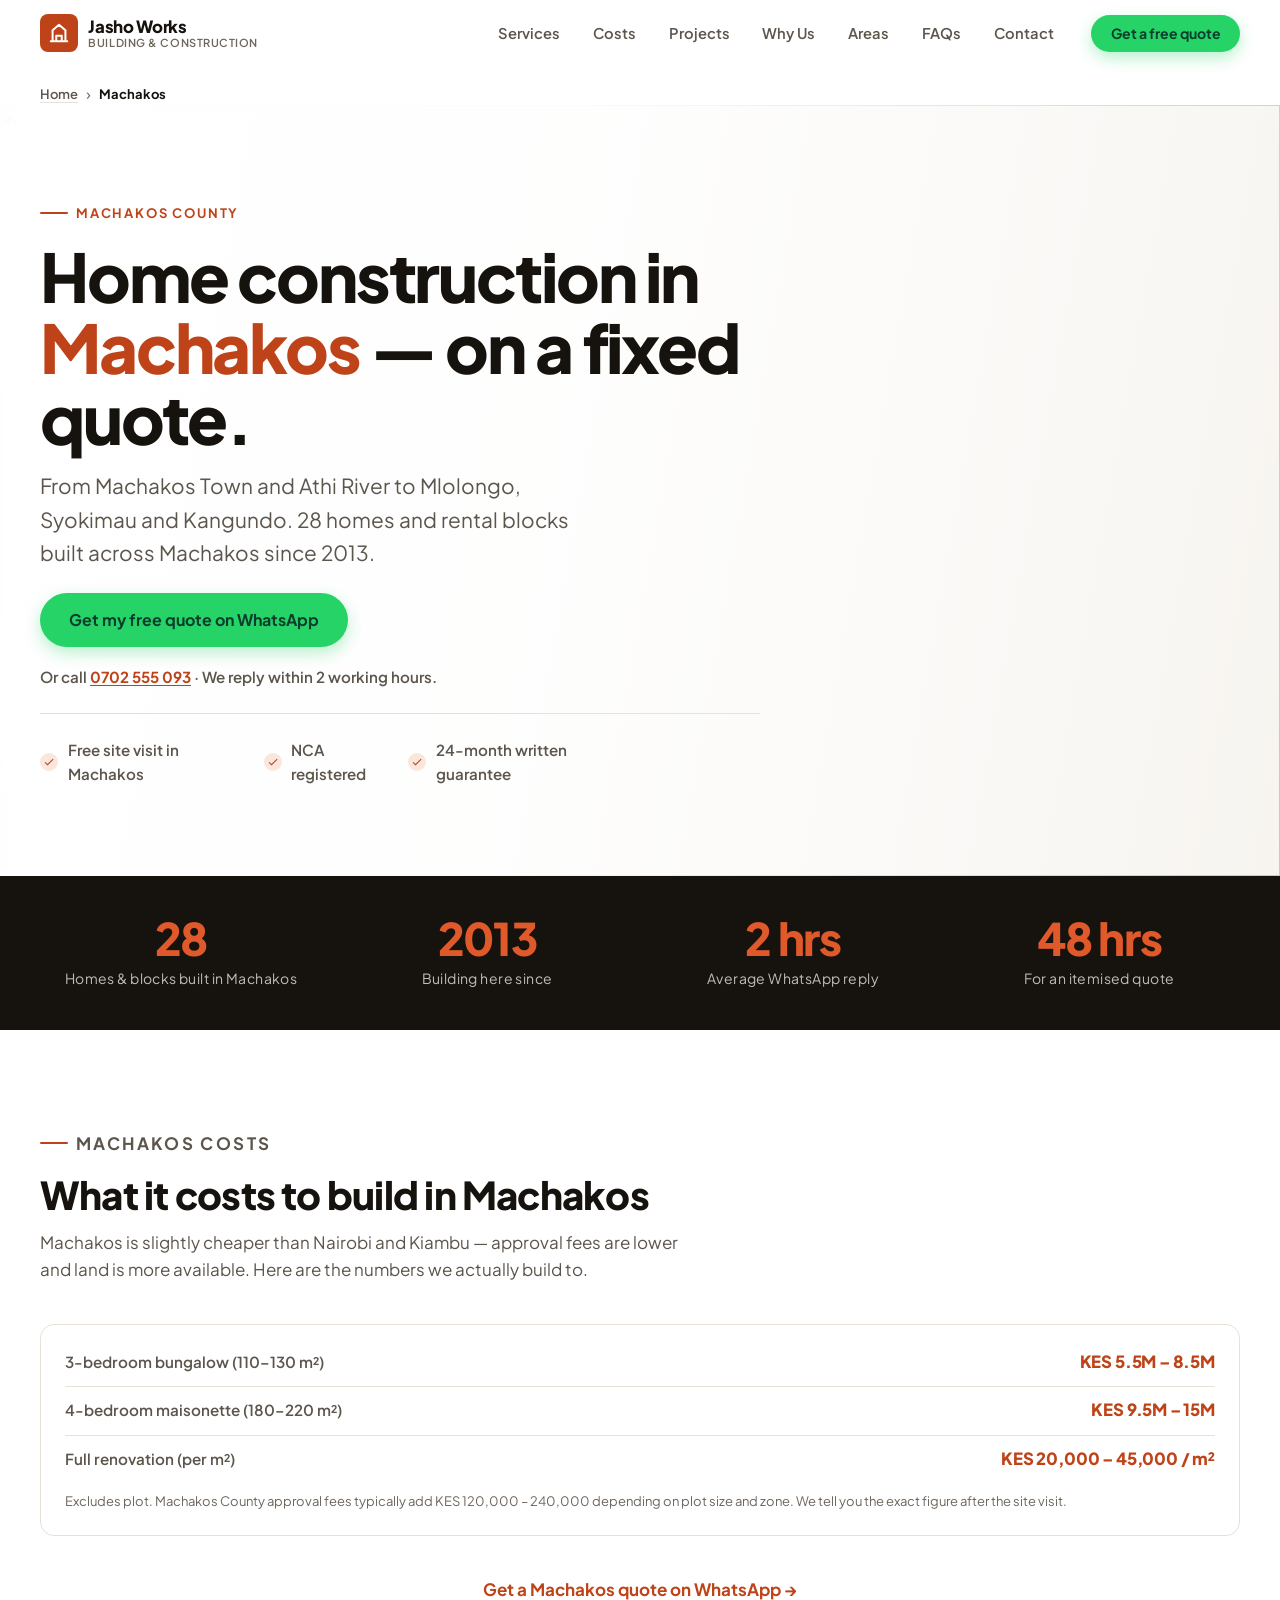
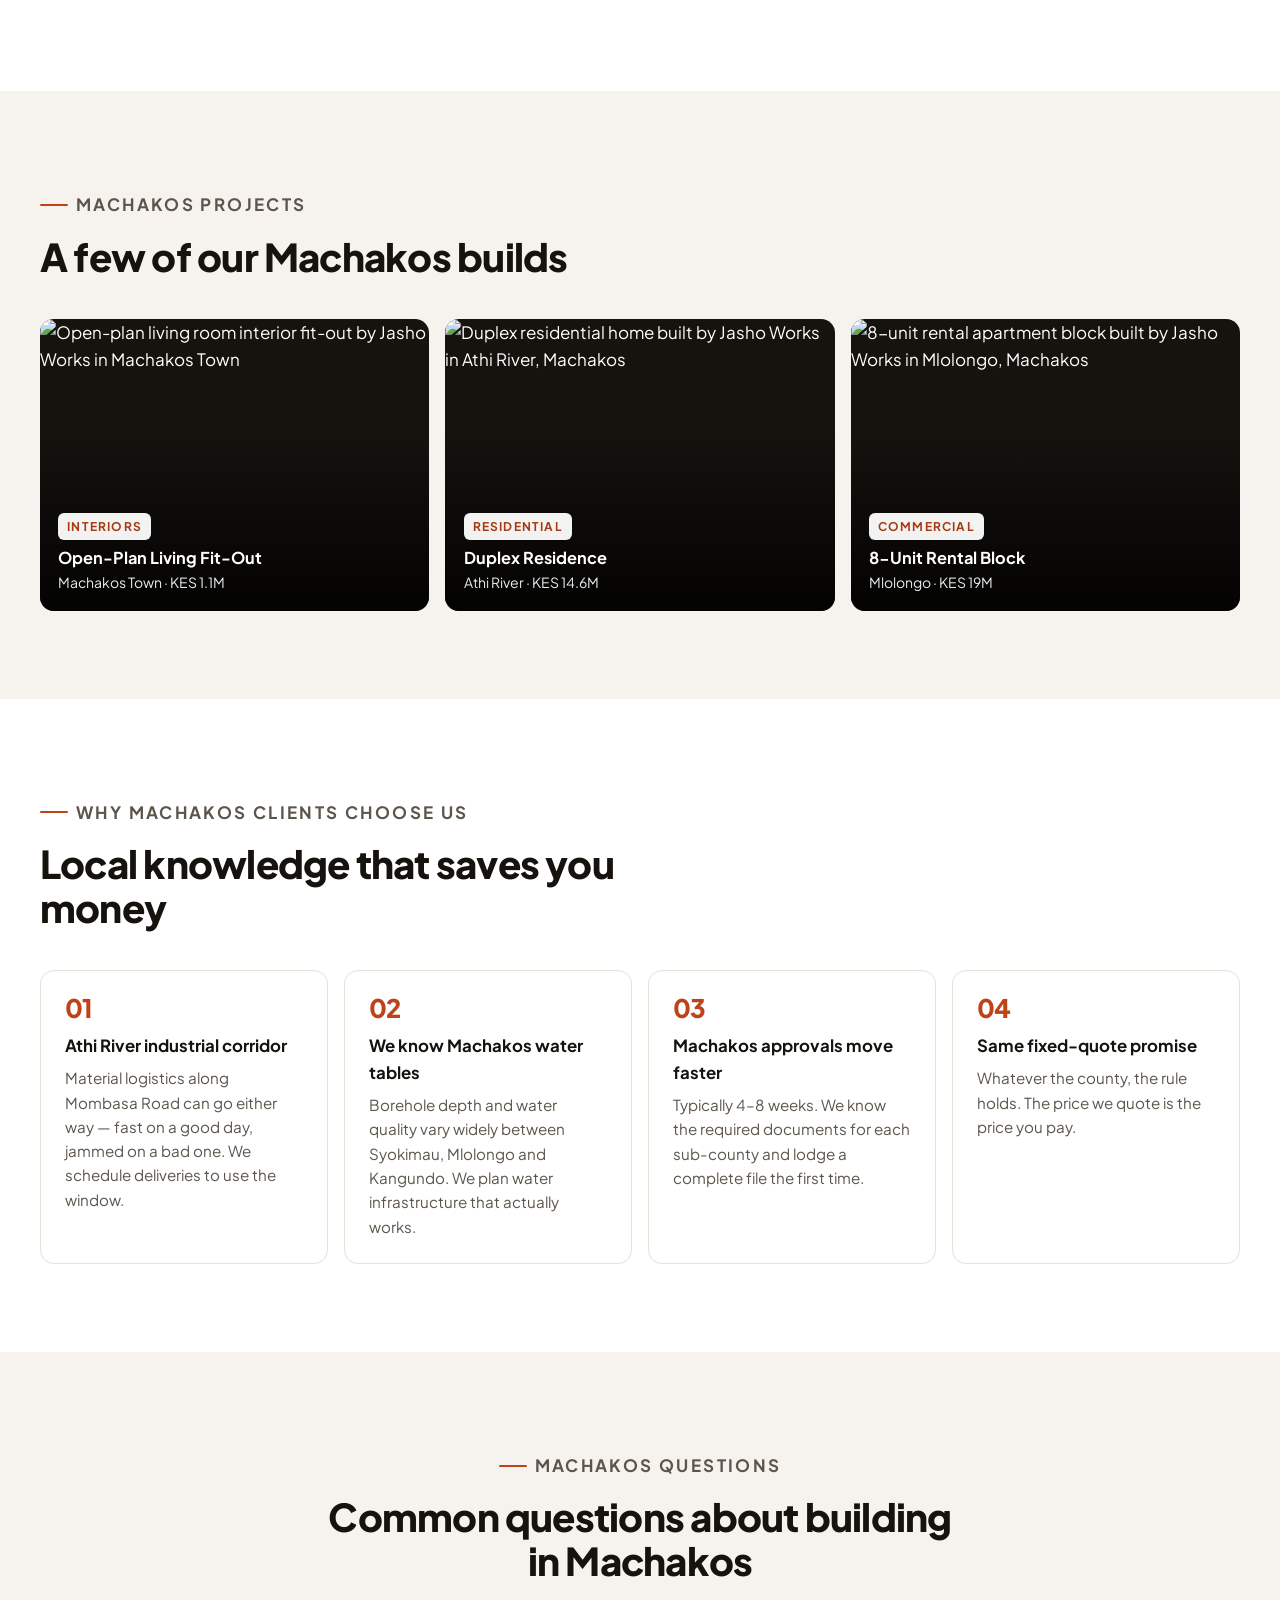
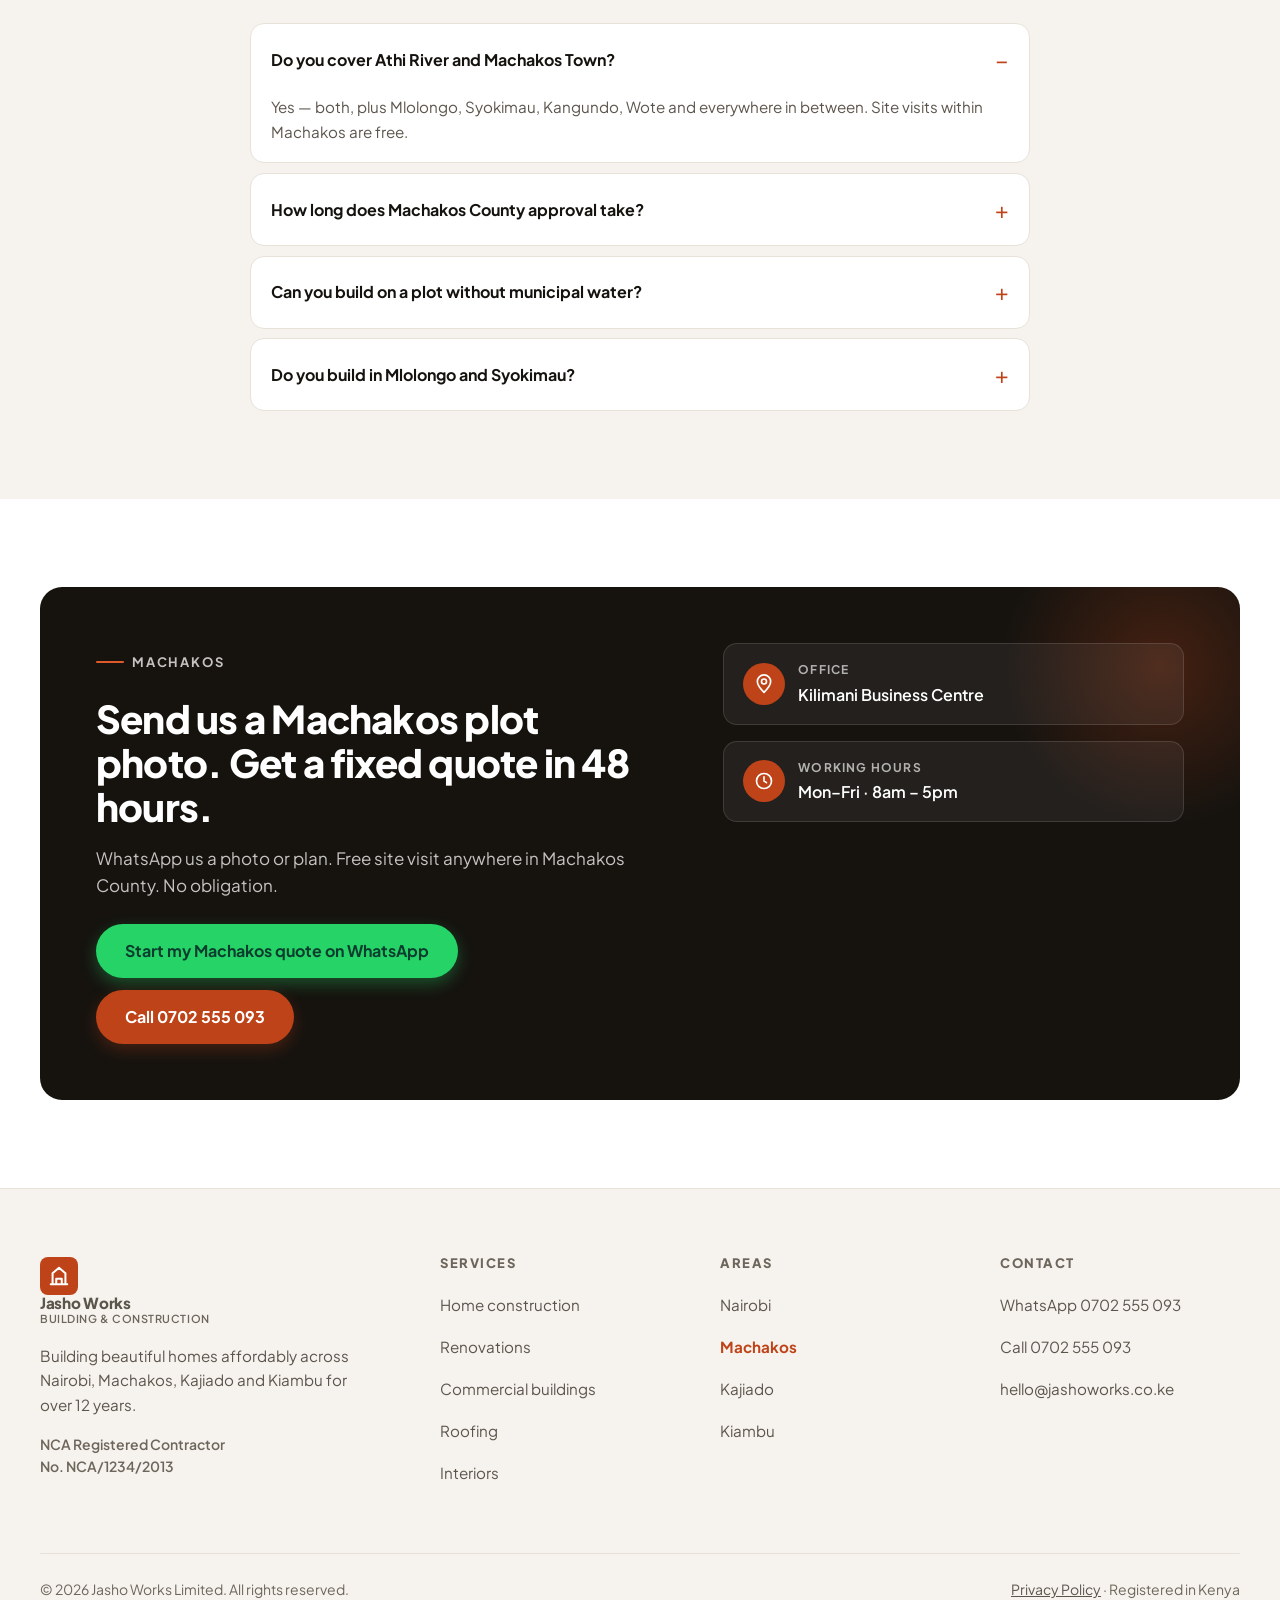
==== commit ac0249d9: "Add files via upload" ====
--- a/machakos.html
+++ b/machakos.html
@@ -224,7 +224,7 @@
       <div class="section__head">
         <p class="eyebrow">Machakos projects</p>
         <h2 id="projects-title">A few of our Machakos builds</h2>
-        <p>DEMO: images are placeholders — replace with real site photos before launch.</p>
+        <!--<p>DEMO: images are placeholders — replace with real site photos before launch.</p> -->
       </div>
 
       <ul class="gallery">
